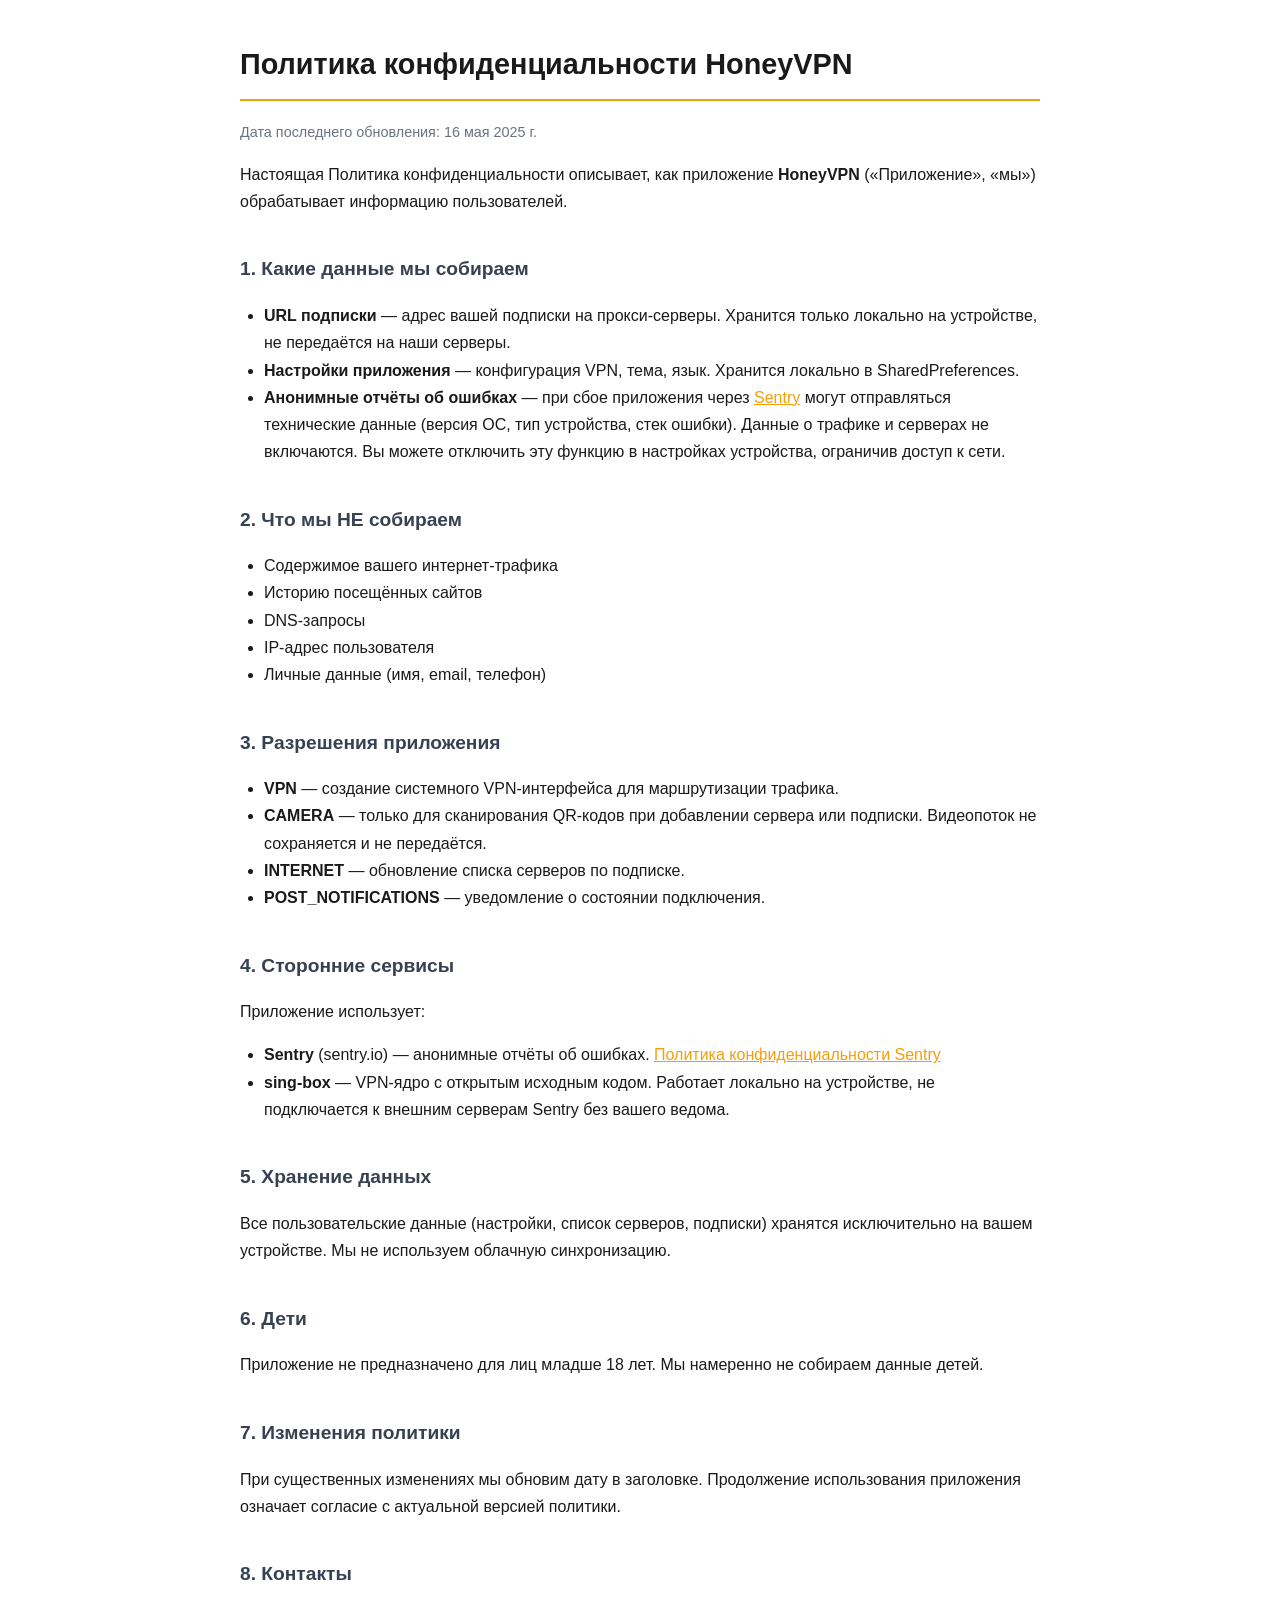
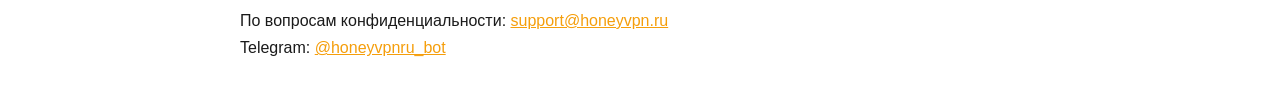
==== distribution/privacy_policy.html @ ec52c90b "feat: Google Play build pipeline + privacy policy CI: - Add AAB build step (play flavor, --dart-defi" ====
<!DOCTYPE html>
<html lang="ru">
<head>
<meta charset="UTF-8">
<meta name="viewport" content="width=device-width, initial-scale=1.0">
<title>Политика конфиденциальности — HoneyVPN</title>
<style>
  body { font-family: -apple-system, BlinkMacSystemFont, 'Segoe UI', sans-serif;
         max-width: 800px; margin: 40px auto; padding: 0 20px;
         color: #1a1a1a; line-height: 1.7; }
  h1 { font-size: 1.8em; border-bottom: 2px solid #f59e0b; padding-bottom: 10px; }
  h2 { font-size: 1.2em; margin-top: 2em; color: #374151; }
  ul { padding-left: 1.5em; }
  .updated { color: #6b7280; font-size: 0.9em; }
  a { color: #f59e0b; }
</style>
</head>
<body>

<h1>Политика конфиденциальности HoneyVPN</h1>
<p class="updated">Дата последнего обновления: 16 мая 2025 г.</p>

<p>Настоящая Политика конфиденциальности описывает, как приложение <strong>HoneyVPN</strong>
(«Приложение», «мы») обрабатывает информацию пользователей.</p>

<h2>1. Какие данные мы собираем</h2>
<ul>
  <li><strong>URL подписки</strong> — адрес вашей подписки на прокси-серверы. Хранится
      только локально на устройстве, не передаётся на наши серверы.</li>
  <li><strong>Настройки приложения</strong> — конфигурация VPN, тема, язык. Хранится
      локально в SharedPreferences.</li>
  <li><strong>Анонимные отчёты об ошибках</strong> — при сбое приложения через
      <a href="https://sentry.io">Sentry</a> могут отправляться технические данные
      (версия ОС, тип устройства, стек ошибки). Данные о трафике и серверах не включаются.
      Вы можете отключить эту функцию в настройках устройства, ограничив доступ к сети.</li>
</ul>

<h2>2. Что мы НЕ собираем</h2>
<ul>
  <li>Содержимое вашего интернет-трафика</li>
  <li>Историю посещённых сайтов</li>
  <li>DNS-запросы</li>
  <li>IP-адрес пользователя</li>
  <li>Личные данные (имя, email, телефон)</li>
</ul>

<h2>3. Разрешения приложения</h2>
<ul>
  <li><strong>VPN</strong> — создание системного VPN-интерфейса для маршрутизации трафика.</li>
  <li><strong>CAMERA</strong> — только для сканирования QR-кодов при добавлении сервера
      или подписки. Видеопоток не сохраняется и не передаётся.</li>
  <li><strong>INTERNET</strong> — обновление списка серверов по подписке.</li>
  <li><strong>POST_NOTIFICATIONS</strong> — уведомление о состоянии подключения.</li>
</ul>

<h2>4. Сторонние сервисы</h2>
<p>Приложение использует:</p>
<ul>
  <li><strong>Sentry</strong> (sentry.io) — анонимные отчёты об ошибках.
      <a href="https://sentry.io/privacy/">Политика конфиденциальности Sentry</a></li>
  <li><strong>sing-box</strong> — VPN-ядро с открытым исходным кодом.
      Работает локально на устройстве, не подключается к внешним серверам Sentry без вашего ведома.</li>
</ul>

<h2>5. Хранение данных</h2>
<p>Все пользовательские данные (настройки, список серверов, подписки) хранятся исключительно
на вашем устройстве. Мы не используем облачную синхронизацию.</p>

<h2>6. Дети</h2>
<p>Приложение не предназначено для лиц младше 18 лет. Мы намеренно не собираем данные детей.</p>

<h2>7. Изменения политики</h2>
<p>При существенных изменениях мы обновим дату в заголовке. Продолжение использования
приложения означает согласие с актуальной версией политики.</p>

<h2>8. Контакты</h2>
<p>По вопросам конфиденциальности: <a href="mailto:support@honeyvpn.ru">support@honeyvpn.ru</a><br>
Telegram: <a href="https://t.me/honeyvpnru_bot">@honeyvpnru_bot</a></p>

</body>
</html>
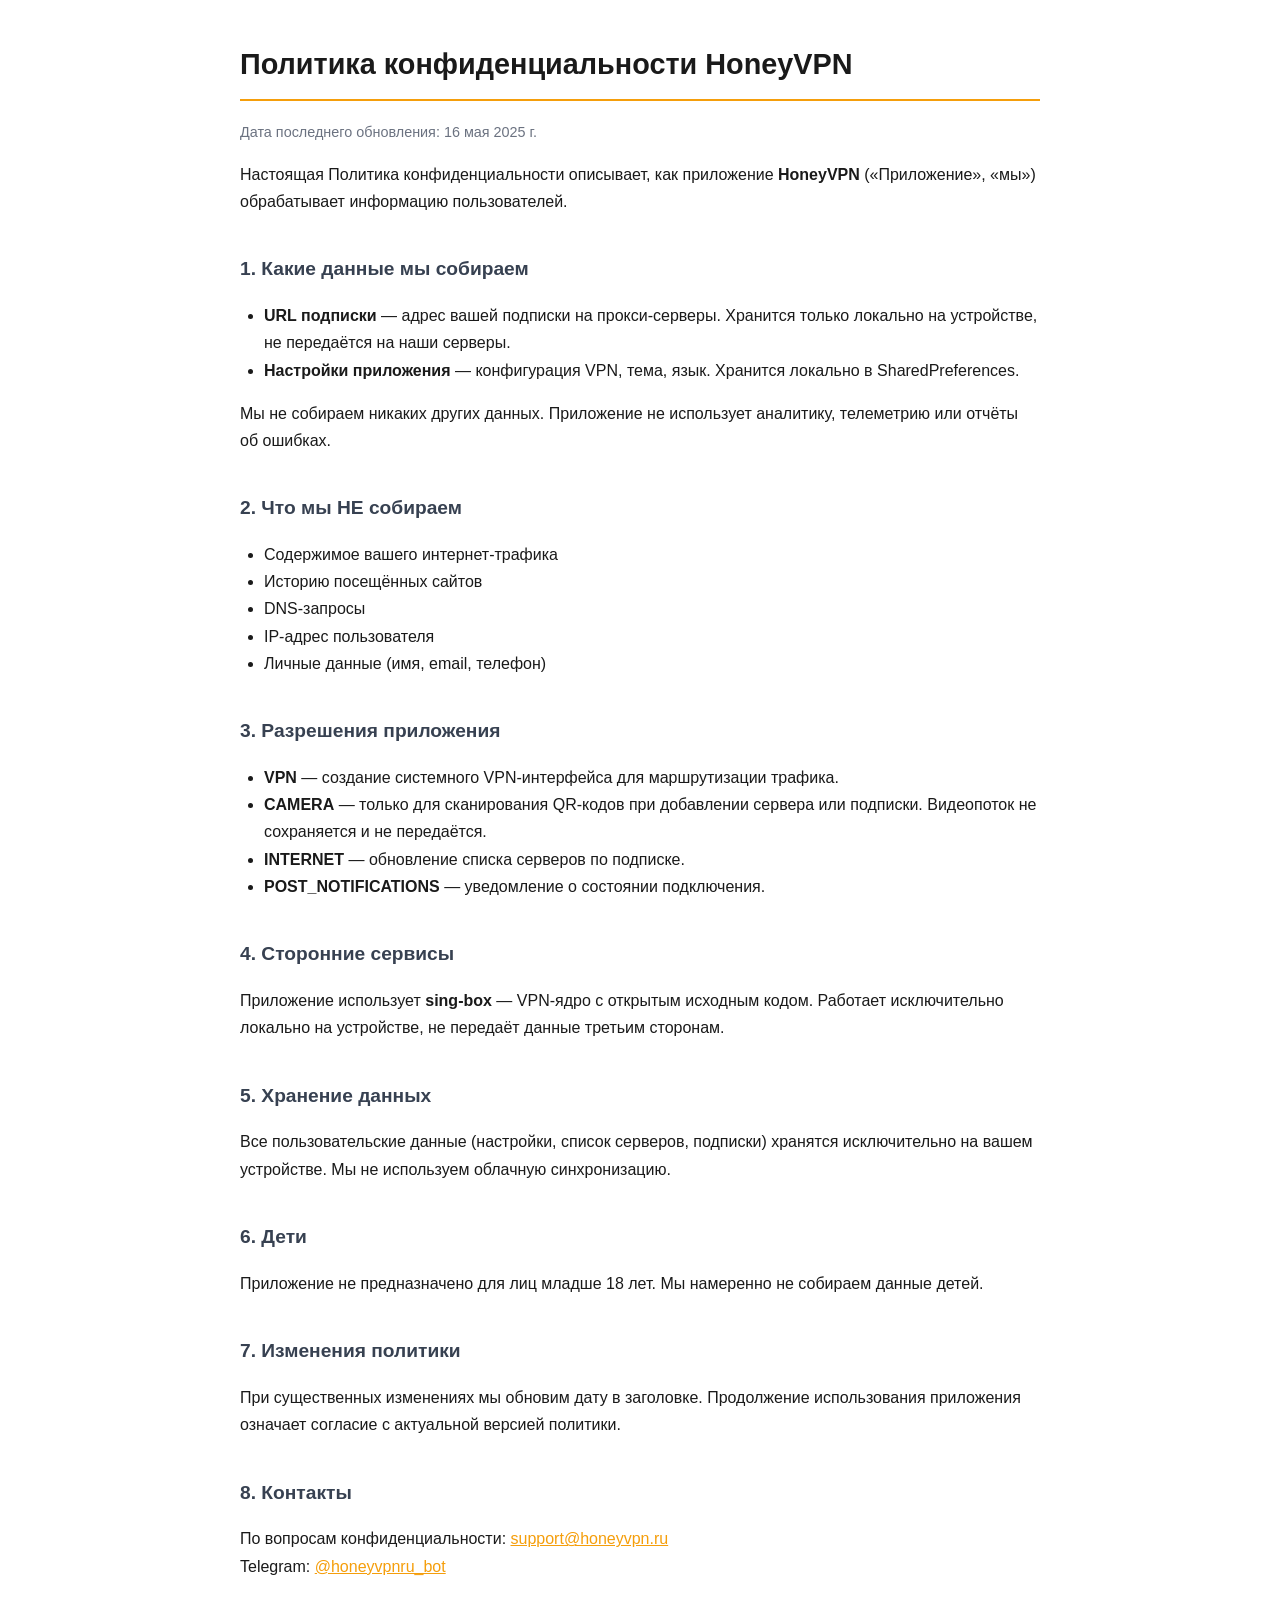
==== commit a7a5554d: "chore: remove Sentry and blockAds (Google Play compliance) - Remove sentry_flutter dependency and Se" ====
--- a/distribution/privacy_policy.html
+++ b/distribution/privacy_policy.html
@@ -29,11 +29,10 @@
       только локально на устройстве, не передаётся на наши серверы.</li>
   <li><strong>Настройки приложения</strong> — конфигурация VPN, тема, язык. Хранится
       локально в SharedPreferences.</li>
-  <li><strong>Анонимные отчёты об ошибках</strong> — при сбое приложения через
-      <a href="https://sentry.io">Sentry</a> могут отправляться технические данные
-      (версия ОС, тип устройства, стек ошибки). Данные о трафике и серверах не включаются.
-      Вы можете отключить эту функцию в настройках устройства, ограничив доступ к сети.</li>
 </ul>
+
+<p>Мы не собираем никаких других данных. Приложение не использует аналитику, телеметрию
+или отчёты об ошибках.</p>
 
 <h2>2. Что мы НЕ собираем</h2>
 <ul>
@@ -54,13 +53,8 @@
 </ul>
 
 <h2>4. Сторонние сервисы</h2>
-<p>Приложение использует:</p>
-<ul>
-  <li><strong>Sentry</strong> (sentry.io) — анонимные отчёты об ошибках.
-      <a href="https://sentry.io/privacy/">Политика конфиденциальности Sentry</a></li>
-  <li><strong>sing-box</strong> — VPN-ядро с открытым исходным кодом.
-      Работает локально на устройстве, не подключается к внешним серверам Sentry без вашего ведома.</li>
-</ul>
+<p>Приложение использует <strong>sing-box</strong> — VPN-ядро с открытым исходным кодом.
+Работает исключительно локально на устройстве, не передаёт данные третьим сторонам.</p>
 
 <h2>5. Хранение данных</h2>
 <p>Все пользовательские данные (настройки, список серверов, подписки) хранятся исключительно
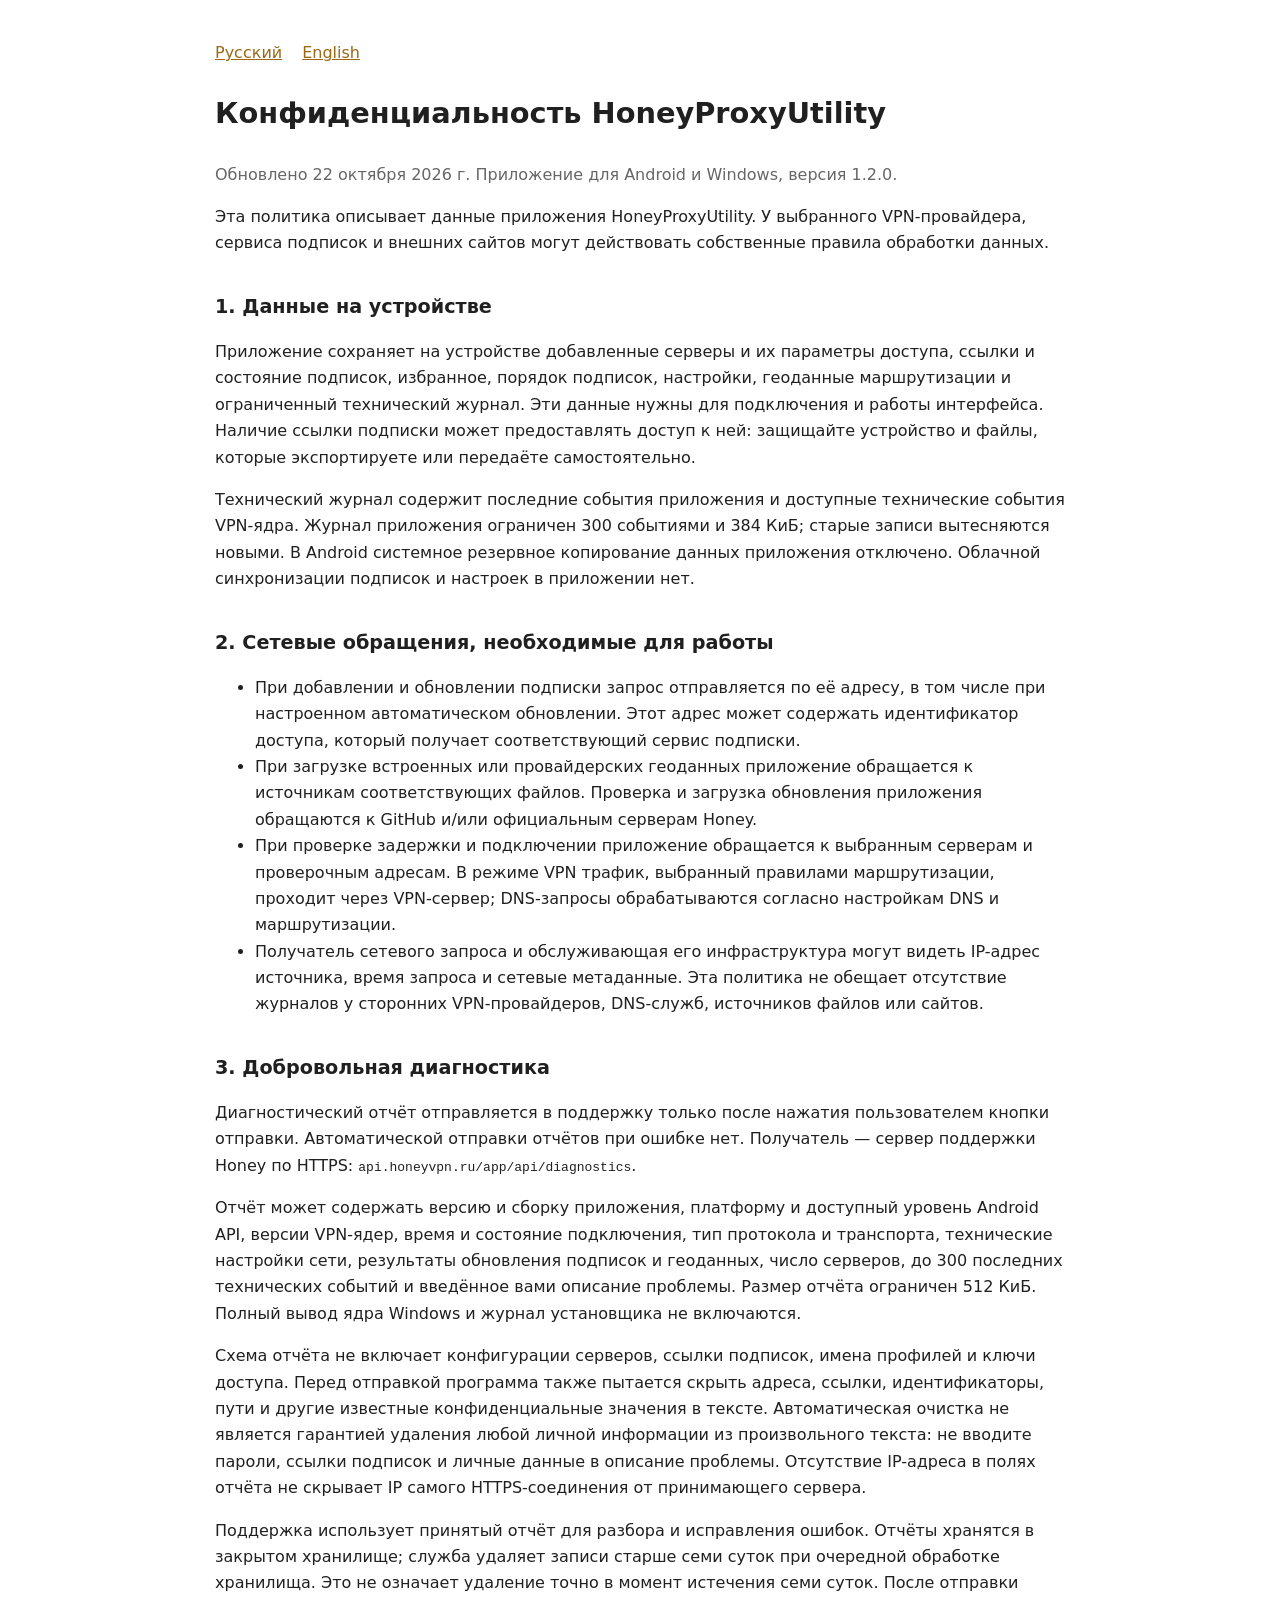
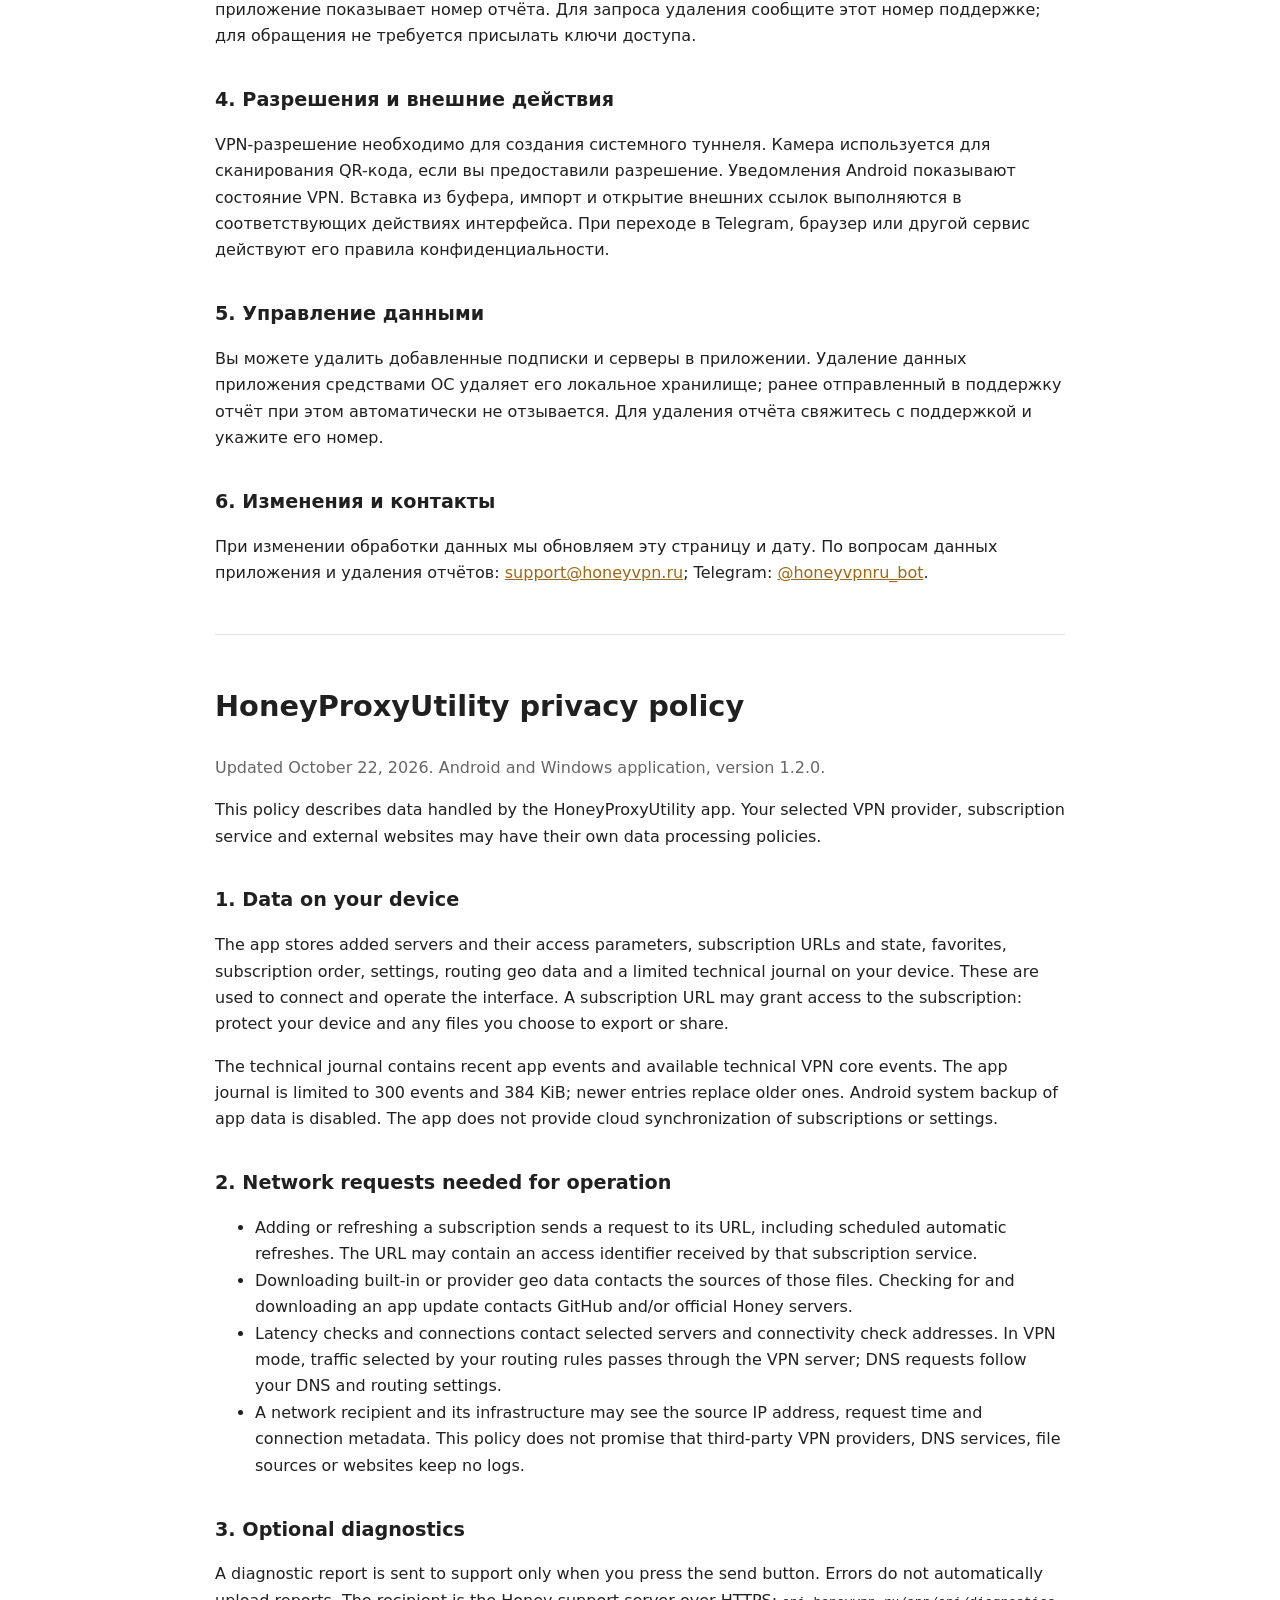
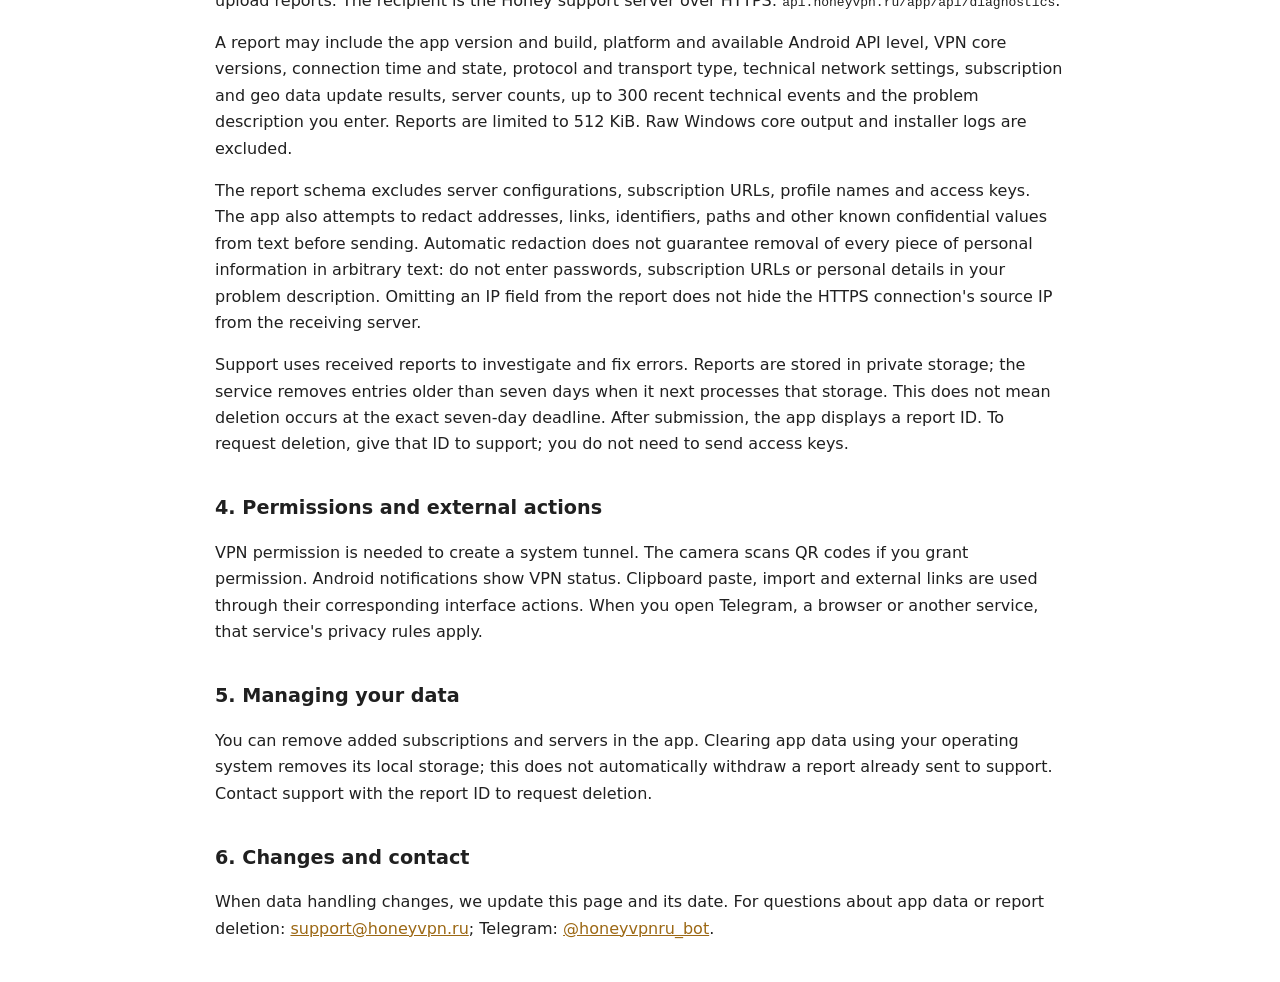
==== commit acbad895: "Document optional diagnostics in both languages and include full GPL text" ====
--- a/distribution/privacy_policy.html
+++ b/distribution/privacy_policy.html
@@ -1,75 +1,50 @@
-<!DOCTYPE html>
-<html lang="ru">
-<head>
-<meta charset="UTF-8">
-<meta name="viewport" content="width=device-width, initial-scale=1.0">
-<title>Политика конфиденциальности — HoneyVPN</title>
-<style>
-  body { font-family: -apple-system, BlinkMacSystemFont, 'Segoe UI', sans-serif;
-         max-width: 800px; margin: 40px auto; padding: 0 20px;
-         color: #1a1a1a; line-height: 1.7; }
-  h1 { font-size: 1.8em; border-bottom: 2px solid #f59e0b; padding-bottom: 10px; }
-  h2 { font-size: 1.2em; margin-top: 2em; color: #374151; }
-  ul { padding-left: 1.5em; }
-  .updated { color: #6b7280; font-size: 0.9em; }
-  a { color: #f59e0b; }
-</style>
-</head>
-<body>
-
-<h1>Политика конфиденциальности HoneyVPN</h1>
-<p class="updated">Дата последнего обновления: 16 мая 2025 г.</p>
-
-<p>Настоящая Политика конфиденциальности описывает, как приложение <strong>HoneyVPN</strong>
-(«Приложение», «мы») обрабатывает информацию пользователей.</p>
-
-<h2>1. Какие данные мы собираем</h2>
-<ul>
-  <li><strong>URL подписки</strong> — адрес вашей подписки на прокси-серверы. Хранится
-      только локально на устройстве, не передаётся на наши серверы.</li>
-  <li><strong>Настройки приложения</strong> — конфигурация VPN, тема, язык. Хранится
-      локально в SharedPreferences.</li>
-</ul>
-
-<p>Мы не собираем никаких других данных. Приложение не использует аналитику, телеметрию
-или отчёты об ошибках.</p>
-
-<h2>2. Что мы НЕ собираем</h2>
-<ul>
-  <li>Содержимое вашего интернет-трафика</li>
-  <li>Историю посещённых сайтов</li>
-  <li>DNS-запросы</li>
-  <li>IP-адрес пользователя</li>
-  <li>Личные данные (имя, email, телефон)</li>
-</ul>
-
-<h2>3. Разрешения приложения</h2>
-<ul>
-  <li><strong>VPN</strong> — создание системного VPN-интерфейса для маршрутизации трафика.</li>
-  <li><strong>CAMERA</strong> — только для сканирования QR-кодов при добавлении сервера
-      или подписки. Видеопоток не сохраняется и не передаётся.</li>
-  <li><strong>INTERNET</strong> — обновление списка серверов по подписке.</li>
-  <li><strong>POST_NOTIFICATIONS</strong> — уведомление о состоянии подключения.</li>
-</ul>
-
-<h2>4. Сторонние сервисы</h2>
-<p>Приложение использует <strong>sing-box</strong> — VPN-ядро с открытым исходным кодом.
-Работает исключительно локально на устройстве, не передаёт данные третьим сторонам.</p>
-
-<h2>5. Хранение данных</h2>
-<p>Все пользовательские данные (настройки, список серверов, подписки) хранятся исключительно
-на вашем устройстве. Мы не используем облачную синхронизацию.</p>
-
-<h2>6. Дети</h2>
-<p>Приложение не предназначено для лиц младше 18 лет. Мы намеренно не собираем данные детей.</p>
-
-<h2>7. Изменения политики</h2>
-<p>При существенных изменениях мы обновим дату в заголовке. Продолжение использования
-приложения означает согласие с актуальной версией политики.</p>
-
-<h2>8. Контакты</h2>
-<p>По вопросам конфиденциальности: <a href="mailto:support@honeyvpn.ru">support@honeyvpn.ru</a><br>
-Telegram: <a href="https://t.me/honeyvpnru_bot">@honeyvpnru_bot</a></p>
-
-</body>
-</html>
+<!doctype html>
+<html lang="ru"><head><meta charset="utf-8"><meta name="viewport" content="width=device-width,initial-scale=1"><title>HoneyProxyUtility — Privacy / Конфиденциальность</title><style>body{font-family:system-ui,-apple-system,"Segoe UI",sans-serif;max-width:850px;margin:40px auto;padding:0 20px;color:#202020;line-height:1.65}h1{font-size:1.8rem}h2{font-size:1.2rem;margin-top:1.8em}a{color:#9c6814}nav{display:flex;gap:20px}.updated{color:#666}section+section{border-top:1px solid #ddd;margin-top:48px;padding-top:24px}@media(prefers-color-scheme:dark){body{color:#eee;background:#161616}a{color:#e3bd70}.updated{color:#bbb}}</style></head><body>
+<nav aria-label="Language"><a href="#ru">Русский</a><a href="#en">English</a></nav><section lang="ru" id="ru">
+<h1>Конфиденциальность HoneyProxyUtility</h1>
+<p class="updated">Обновлено 22 октября 2026 г. Приложение для Android и Windows, версия 1.2.0.</p>
+<p>Эта политика описывает данные приложения HoneyProxyUtility. У выбранного VPN-провайдера, сервиса подписок и внешних сайтов могут действовать собственные правила обработки данных.</p>
+<h2>1. Данные на устройстве</h2>
+<p>Приложение сохраняет на устройстве добавленные серверы и их параметры доступа, ссылки и состояние подписок, избранное, порядок подписок, настройки, геоданные маршрутизации и ограниченный технический журнал. Эти данные нужны для подключения и работы интерфейса. Наличие ссылки подписки может предоставлять доступ к ней: защищайте устройство и файлы, которые экспортируете или передаёте самостоятельно.</p>
+<p>Технический журнал содержит последние события приложения и доступные технические события VPN-ядра. Журнал приложения ограничен 300 событиями и 384 КиБ; старые записи вытесняются новыми. В Android системное резервное копирование данных приложения отключено. Облачной синхронизации подписок и настроек в приложении нет.</p>
+<h2>2. Сетевые обращения, необходимые для работы</h2>
+<ul><li>При добавлении и обновлении подписки запрос отправляется по её адресу, в том числе при настроенном автоматическом обновлении. Этот адрес может содержать идентификатор доступа, который получает соответствующий сервис подписки.</li>
+<li>При загрузке встроенных или провайдерских геоданных приложение обращается к источникам соответствующих файлов. Проверка и загрузка обновления приложения обращаются к GitHub и/или официальным серверам Honey.</li>
+<li>При проверке задержки и подключении приложение обращается к выбранным серверам и проверочным адресам. В режиме VPN трафик, выбранный правилами маршрутизации, проходит через VPN-сервер; DNS-запросы обрабатываются согласно настройкам DNS и маршрутизации.</li>
+<li>Получатель сетевого запроса и обслуживающая его инфраструктура могут видеть IP-адрес источника, время запроса и сетевые метаданные. Эта политика не обещает отсутствие журналов у сторонних VPN-провайдеров, DNS-служб, источников файлов или сайтов.</li></ul>
+<h2>3. Добровольная диагностика</h2>
+<p>Диагностический отчёт отправляется в поддержку только после нажатия пользователем кнопки отправки. Автоматической отправки отчётов при ошибке нет. Получатель — сервер поддержки Honey по HTTPS: <code>api.honeyvpn.ru/app/api/diagnostics</code>.</p>
+<p>Отчёт может содержать версию и сборку приложения, платформу и доступный уровень Android API, версии VPN-ядер, время и состояние подключения, тип протокола и транспорта, технические настройки сети, результаты обновления подписок и геоданных, число серверов, до 300 последних технических событий и введённое вами описание проблемы. Размер отчёта ограничен 512 КиБ. Полный вывод ядра Windows и журнал установщика не включаются.</p>
+<p>Схема отчёта не включает конфигурации серверов, ссылки подписок, имена профилей и ключи доступа. Перед отправкой программа также пытается скрыть адреса, ссылки, идентификаторы, пути и другие известные конфиденциальные значения в тексте. Автоматическая очистка не является гарантией удаления любой личной информации из произвольного текста: не вводите пароли, ссылки подписок и личные данные в описание проблемы. Отсутствие IP-адреса в полях отчёта не скрывает IP самого HTTPS-соединения от принимающего сервера.</p>
+<p>Поддержка использует принятый отчёт для разбора и исправления ошибок. Отчёты хранятся в закрытом хранилище; служба удаляет записи старше семи суток при очередной обработке хранилища. Это не означает удаление точно в момент истечения семи суток. После отправки приложение показывает номер отчёта. Для запроса удаления сообщите этот номер поддержке; для обращения не требуется присылать ключи доступа.</p>
+<h2>4. Разрешения и внешние действия</h2>
+<p>VPN-разрешение необходимо для создания системного туннеля. Камера используется для сканирования QR-кода, если вы предоставили разрешение. Уведомления Android показывают состояние VPN. Вставка из буфера, импорт и открытие внешних ссылок выполняются в соответствующих действиях интерфейса. При переходе в Telegram, браузер или другой сервис действуют его правила конфиденциальности.</p>
+<h2>5. Управление данными</h2>
+<p>Вы можете удалить добавленные подписки и серверы в приложении. Удаление данных приложения средствами ОС удаляет его локальное хранилище; ранее отправленный в поддержку отчёт при этом автоматически не отзывается. Для удаления отчёта свяжитесь с поддержкой и укажите его номер.</p>
+<h2>6. Изменения и контакты</h2>
+<p>При изменении обработки данных мы обновляем эту страницу и дату. По вопросам данных приложения и удаления отчётов: <a href="mailto:support@honeyvpn.ru">support@honeyvpn.ru</a>; Telegram: <a href="https://t.me/honeyvpnru_bot">@honeyvpnru_bot</a>.</p>
+</section><section lang="en" id="en">
+<h1>HoneyProxyUtility privacy policy</h1>
+<p class="updated">Updated October 22, 2026. Android and Windows application, version 1.2.0.</p>
+<p>This policy describes data handled by the HoneyProxyUtility app. Your selected VPN provider, subscription service and external websites may have their own data processing policies.</p>
+<h2>1. Data on your device</h2>
+<p>The app stores added servers and their access parameters, subscription URLs and state, favorites, subscription order, settings, routing geo data and a limited technical journal on your device. These are used to connect and operate the interface. A subscription URL may grant access to the subscription: protect your device and any files you choose to export or share.</p>
+<p>The technical journal contains recent app events and available technical VPN core events. The app journal is limited to 300 events and 384 KiB; newer entries replace older ones. Android system backup of app data is disabled. The app does not provide cloud synchronization of subscriptions or settings.</p>
+<h2>2. Network requests needed for operation</h2>
+<ul><li>Adding or refreshing a subscription sends a request to its URL, including scheduled automatic refreshes. The URL may contain an access identifier received by that subscription service.</li>
+<li>Downloading built-in or provider geo data contacts the sources of those files. Checking for and downloading an app update contacts GitHub and/or official Honey servers.</li>
+<li>Latency checks and connections contact selected servers and connectivity check addresses. In VPN mode, traffic selected by your routing rules passes through the VPN server; DNS requests follow your DNS and routing settings.</li>
+<li>A network recipient and its infrastructure may see the source IP address, request time and connection metadata. This policy does not promise that third-party VPN providers, DNS services, file sources or websites keep no logs.</li></ul>
+<h2>3. Optional diagnostics</h2>
+<p>A diagnostic report is sent to support only when you press the send button. Errors do not automatically upload reports. The recipient is the Honey support server over HTTPS: <code>api.honeyvpn.ru/app/api/diagnostics</code>.</p>
+<p>A report may include the app version and build, platform and available Android API level, VPN core versions, connection time and state, protocol and transport type, technical network settings, subscription and geo data update results, server counts, up to 300 recent technical events and the problem description you enter. Reports are limited to 512 KiB. Raw Windows core output and installer logs are excluded.</p>
+<p>The report schema excludes server configurations, subscription URLs, profile names and access keys. The app also attempts to redact addresses, links, identifiers, paths and other known confidential values from text before sending. Automatic redaction does not guarantee removal of every piece of personal information in arbitrary text: do not enter passwords, subscription URLs or personal details in your problem description. Omitting an IP field from the report does not hide the HTTPS connection's source IP from the receiving server.</p>
+<p>Support uses received reports to investigate and fix errors. Reports are stored in private storage; the service removes entries older than seven days when it next processes that storage. This does not mean deletion occurs at the exact seven-day deadline. After submission, the app displays a report ID. To request deletion, give that ID to support; you do not need to send access keys.</p>
+<h2>4. Permissions and external actions</h2>
+<p>VPN permission is needed to create a system tunnel. The camera scans QR codes if you grant permission. Android notifications show VPN status. Clipboard paste, import and external links are used through their corresponding interface actions. When you open Telegram, a browser or another service, that service's privacy rules apply.</p>
+<h2>5. Managing your data</h2>
+<p>You can remove added subscriptions and servers in the app. Clearing app data using your operating system removes its local storage; this does not automatically withdraw a report already sent to support. Contact support with the report ID to request deletion.</p>
+<h2>6. Changes and contact</h2>
+<p>When data handling changes, we update this page and its date. For questions about app data or report deletion: <a href="mailto:support@honeyvpn.ru">support@honeyvpn.ru</a>; Telegram: <a href="https://t.me/honeyvpnru_bot">@honeyvpnru_bot</a>.</p>
+</section>
+</body></html>
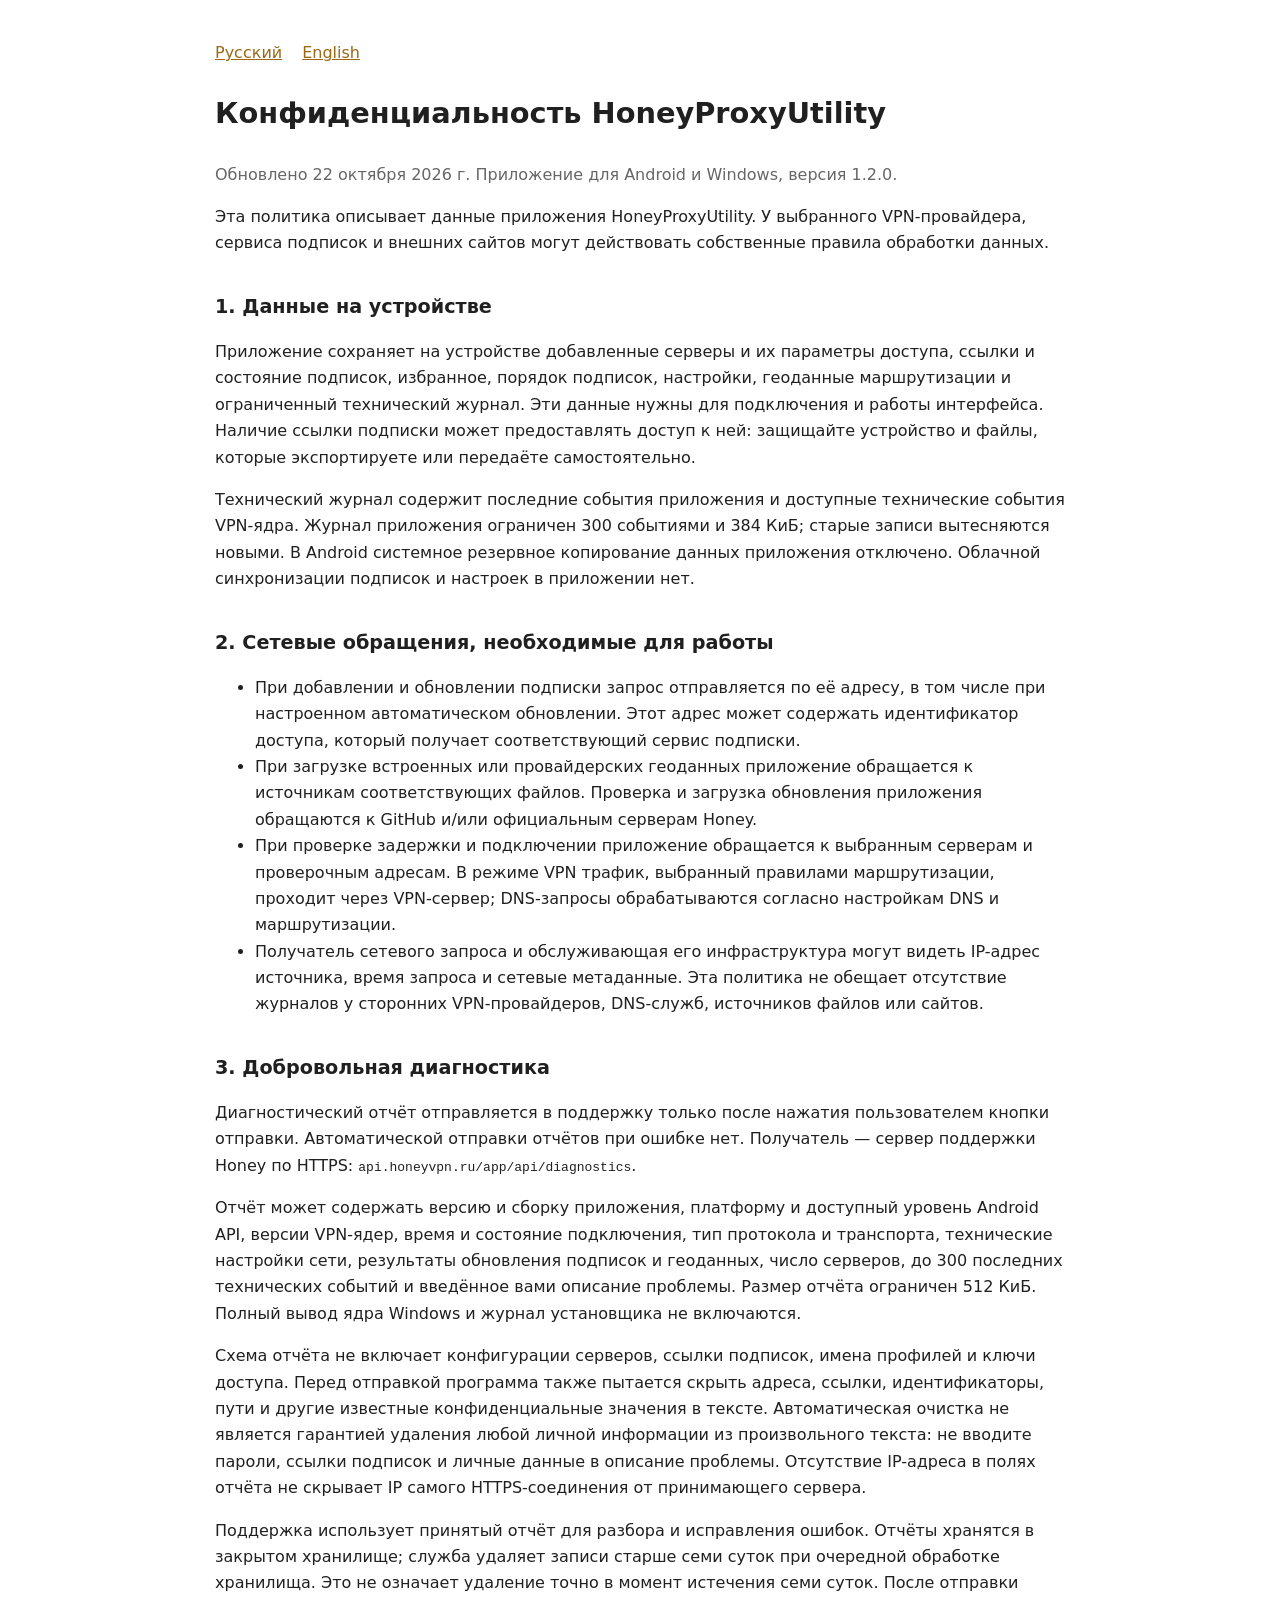
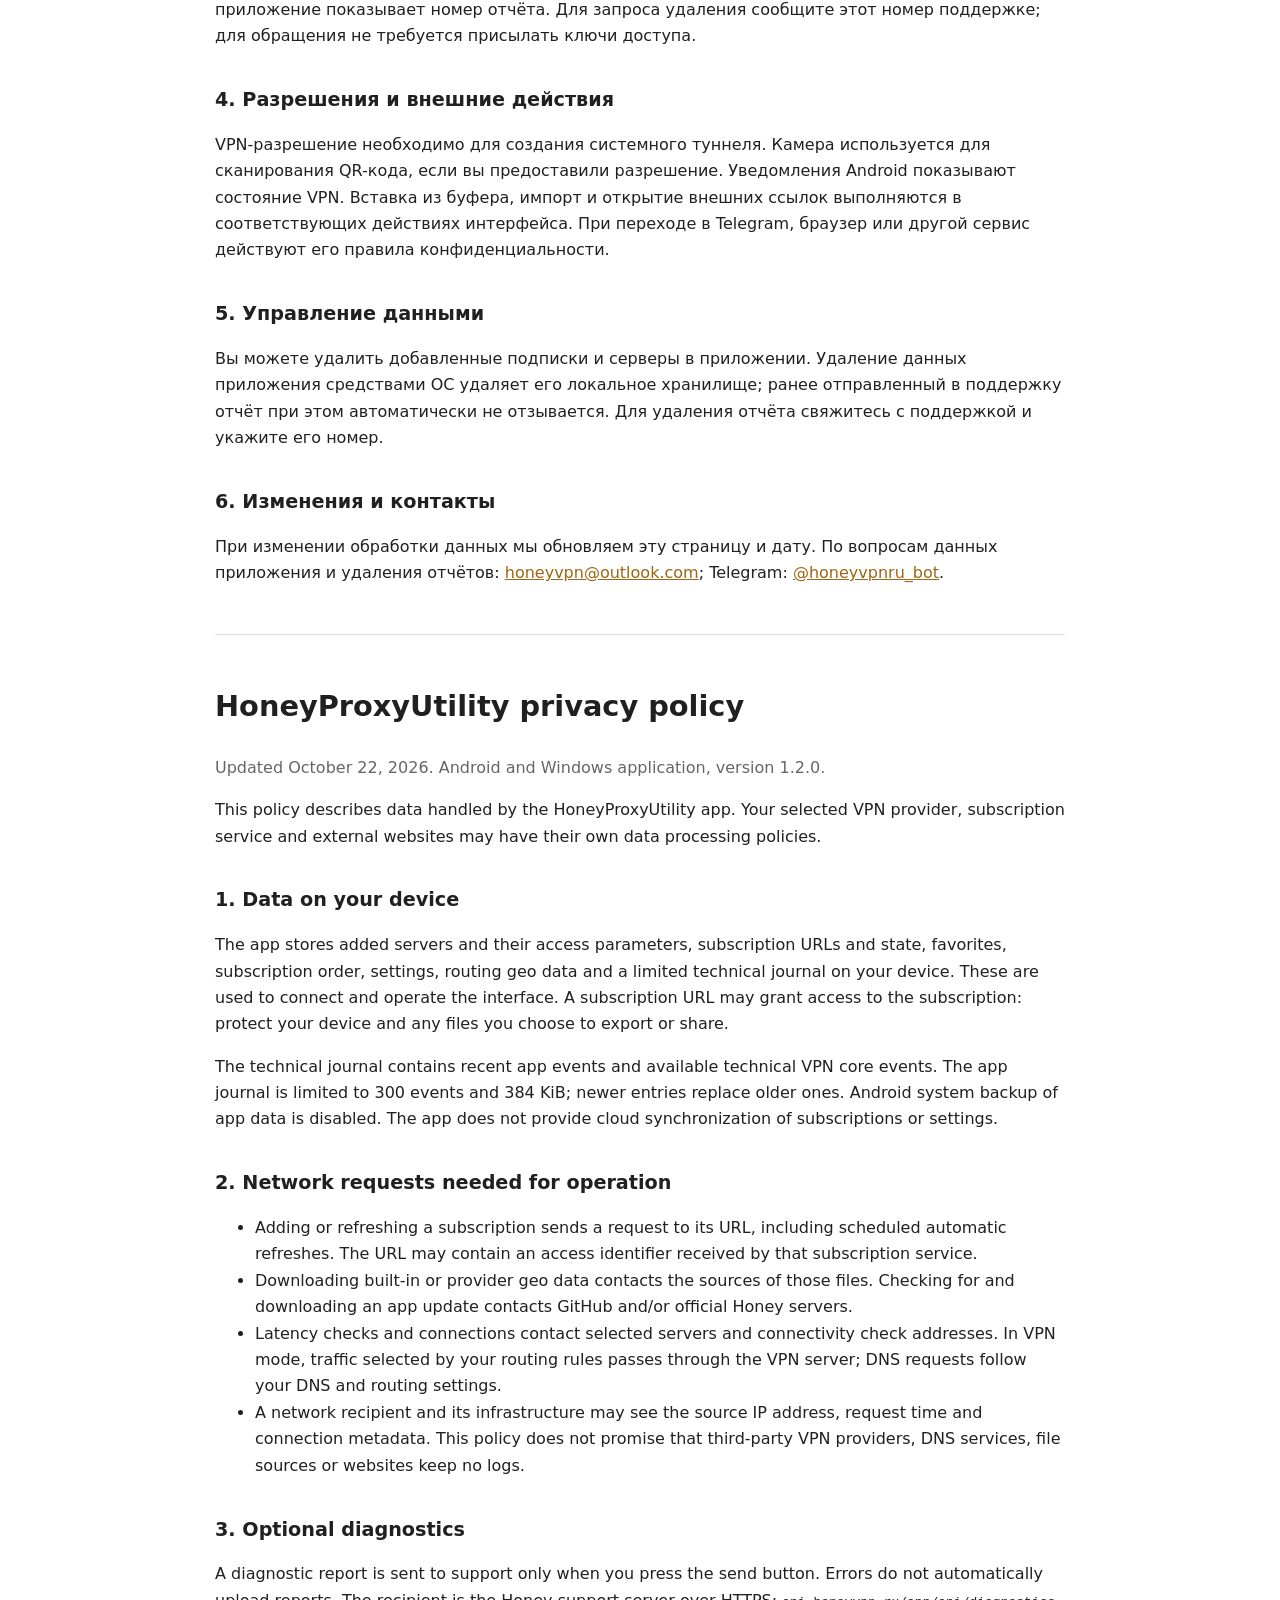
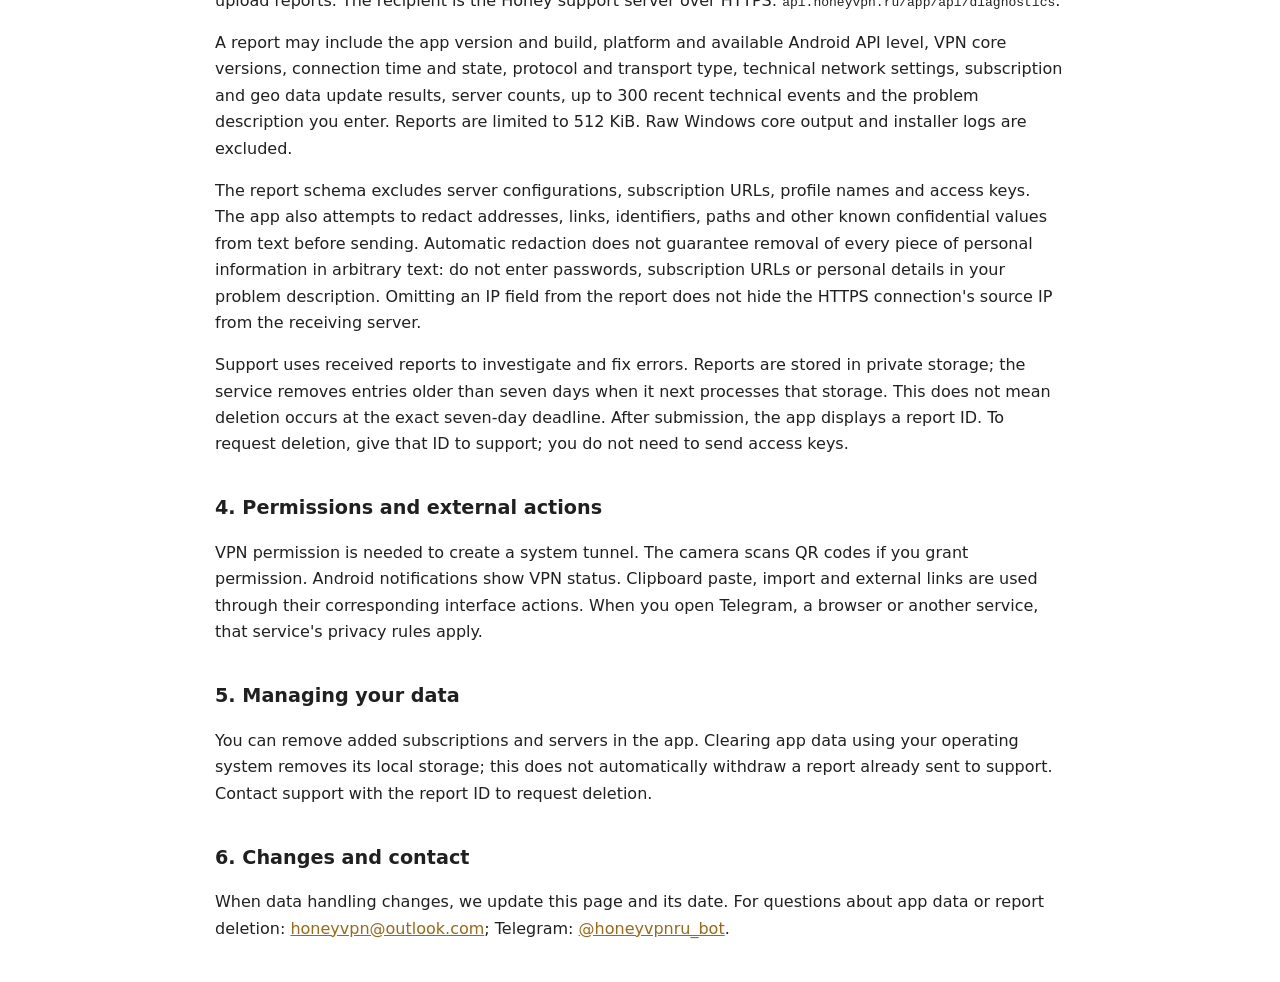
==== commit cc722709: "Correct official HoneyVPN contact email in privacy policy" ====
--- a/distribution/privacy_policy.html
+++ b/distribution/privacy_policy.html
@@ -22,7 +22,7 @@
 <h2>5. Управление данными</h2>
 <p>Вы можете удалить добавленные подписки и серверы в приложении. Удаление данных приложения средствами ОС удаляет его локальное хранилище; ранее отправленный в поддержку отчёт при этом автоматически не отзывается. Для удаления отчёта свяжитесь с поддержкой и укажите его номер.</p>
 <h2>6. Изменения и контакты</h2>
-<p>При изменении обработки данных мы обновляем эту страницу и дату. По вопросам данных приложения и удаления отчётов: <a href="mailto:support@honeyvpn.ru">support@honeyvpn.ru</a>; Telegram: <a href="https://t.me/honeyvpnru_bot">@honeyvpnru_bot</a>.</p>
+<p>При изменении обработки данных мы обновляем эту страницу и дату. По вопросам данных приложения и удаления отчётов: <a href="mailto:honeyvpn@outlook.com">honeyvpn@outlook.com</a>; Telegram: <a href="https://t.me/honeyvpnru_bot">@honeyvpnru_bot</a>.</p>
 </section><section lang="en" id="en">
 <h1>HoneyProxyUtility privacy policy</h1>
 <p class="updated">Updated October 22, 2026. Android and Windows application, version 1.2.0.</p>
@@ -45,6 +45,6 @@
 <h2>5. Managing your data</h2>
 <p>You can remove added subscriptions and servers in the app. Clearing app data using your operating system removes its local storage; this does not automatically withdraw a report already sent to support. Contact support with the report ID to request deletion.</p>
 <h2>6. Changes and contact</h2>
-<p>When data handling changes, we update this page and its date. For questions about app data or report deletion: <a href="mailto:support@honeyvpn.ru">support@honeyvpn.ru</a>; Telegram: <a href="https://t.me/honeyvpnru_bot">@honeyvpnru_bot</a>.</p>
+<p>When data handling changes, we update this page and its date. For questions about app data or report deletion: <a href="mailto:honeyvpn@outlook.com">honeyvpn@outlook.com</a>; Telegram: <a href="https://t.me/honeyvpnru_bot">@honeyvpnru_bot</a>.</p>
 </section>
 </body></html>
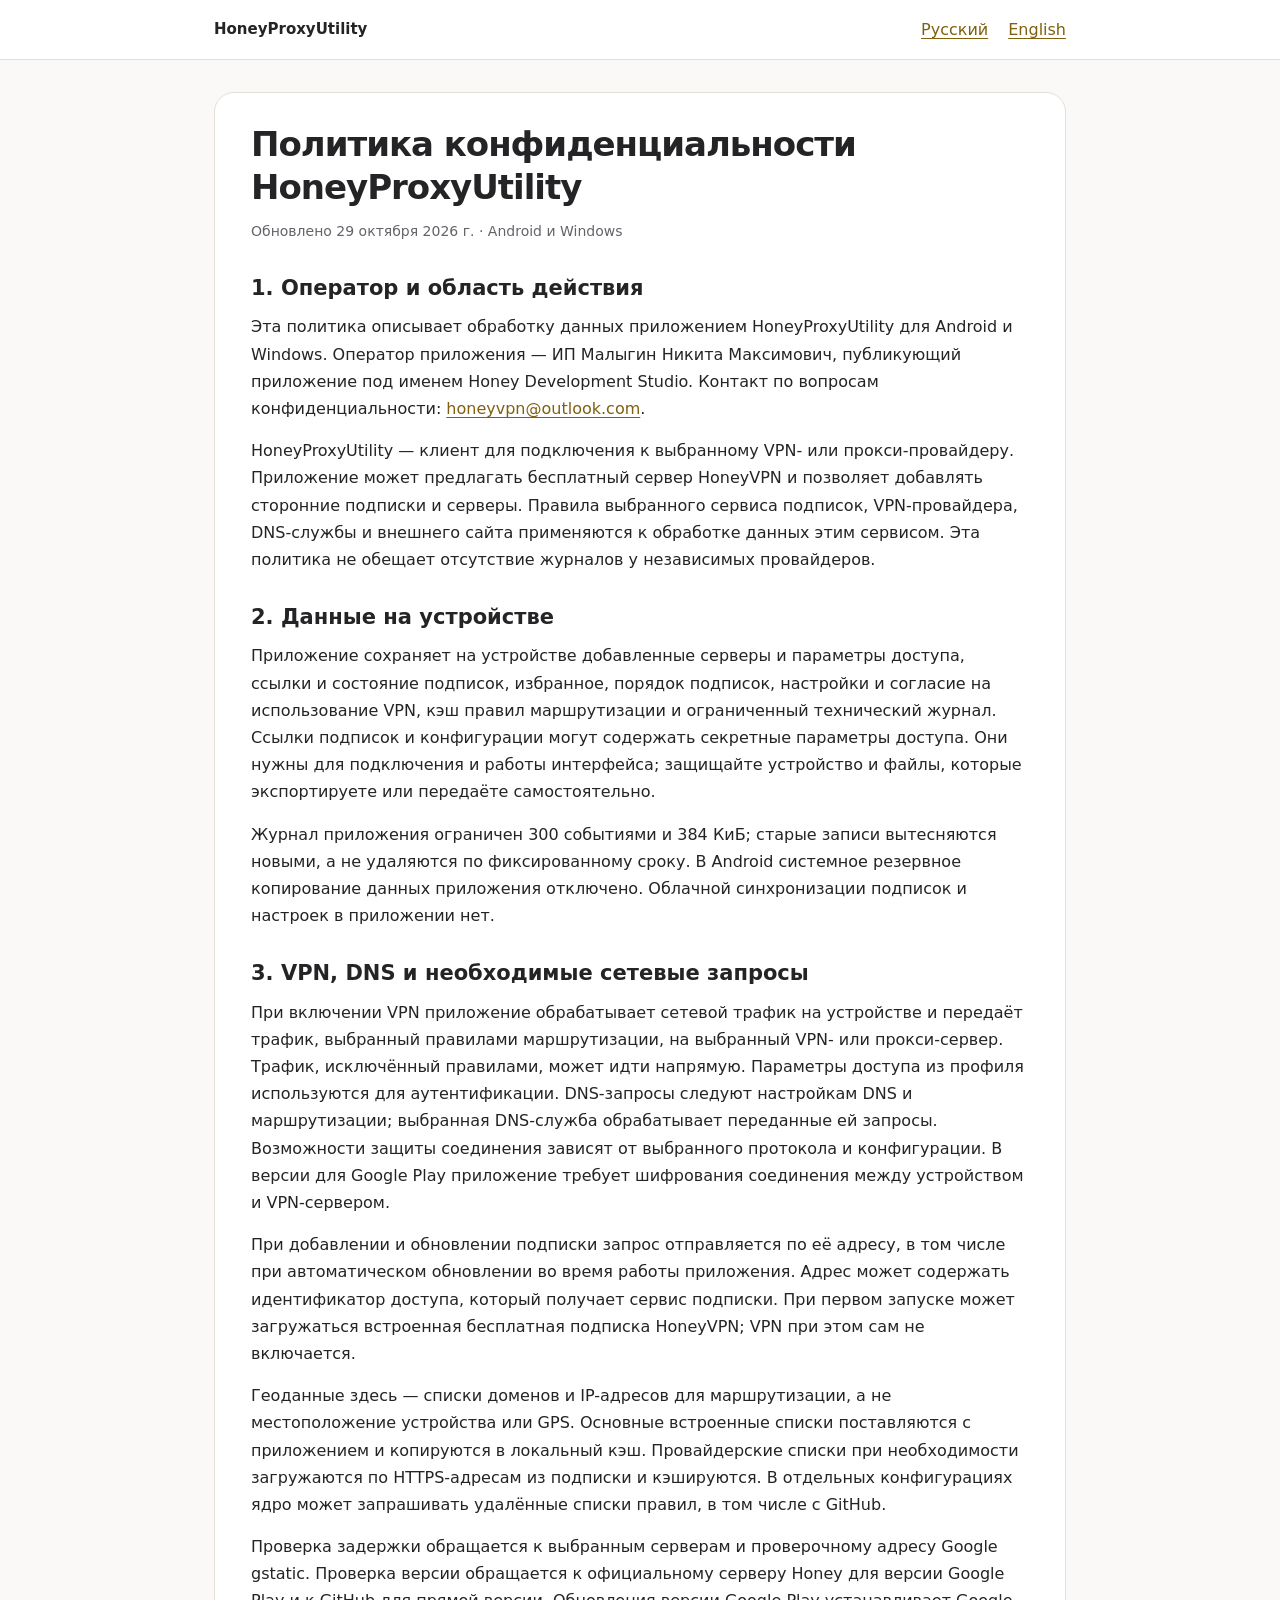
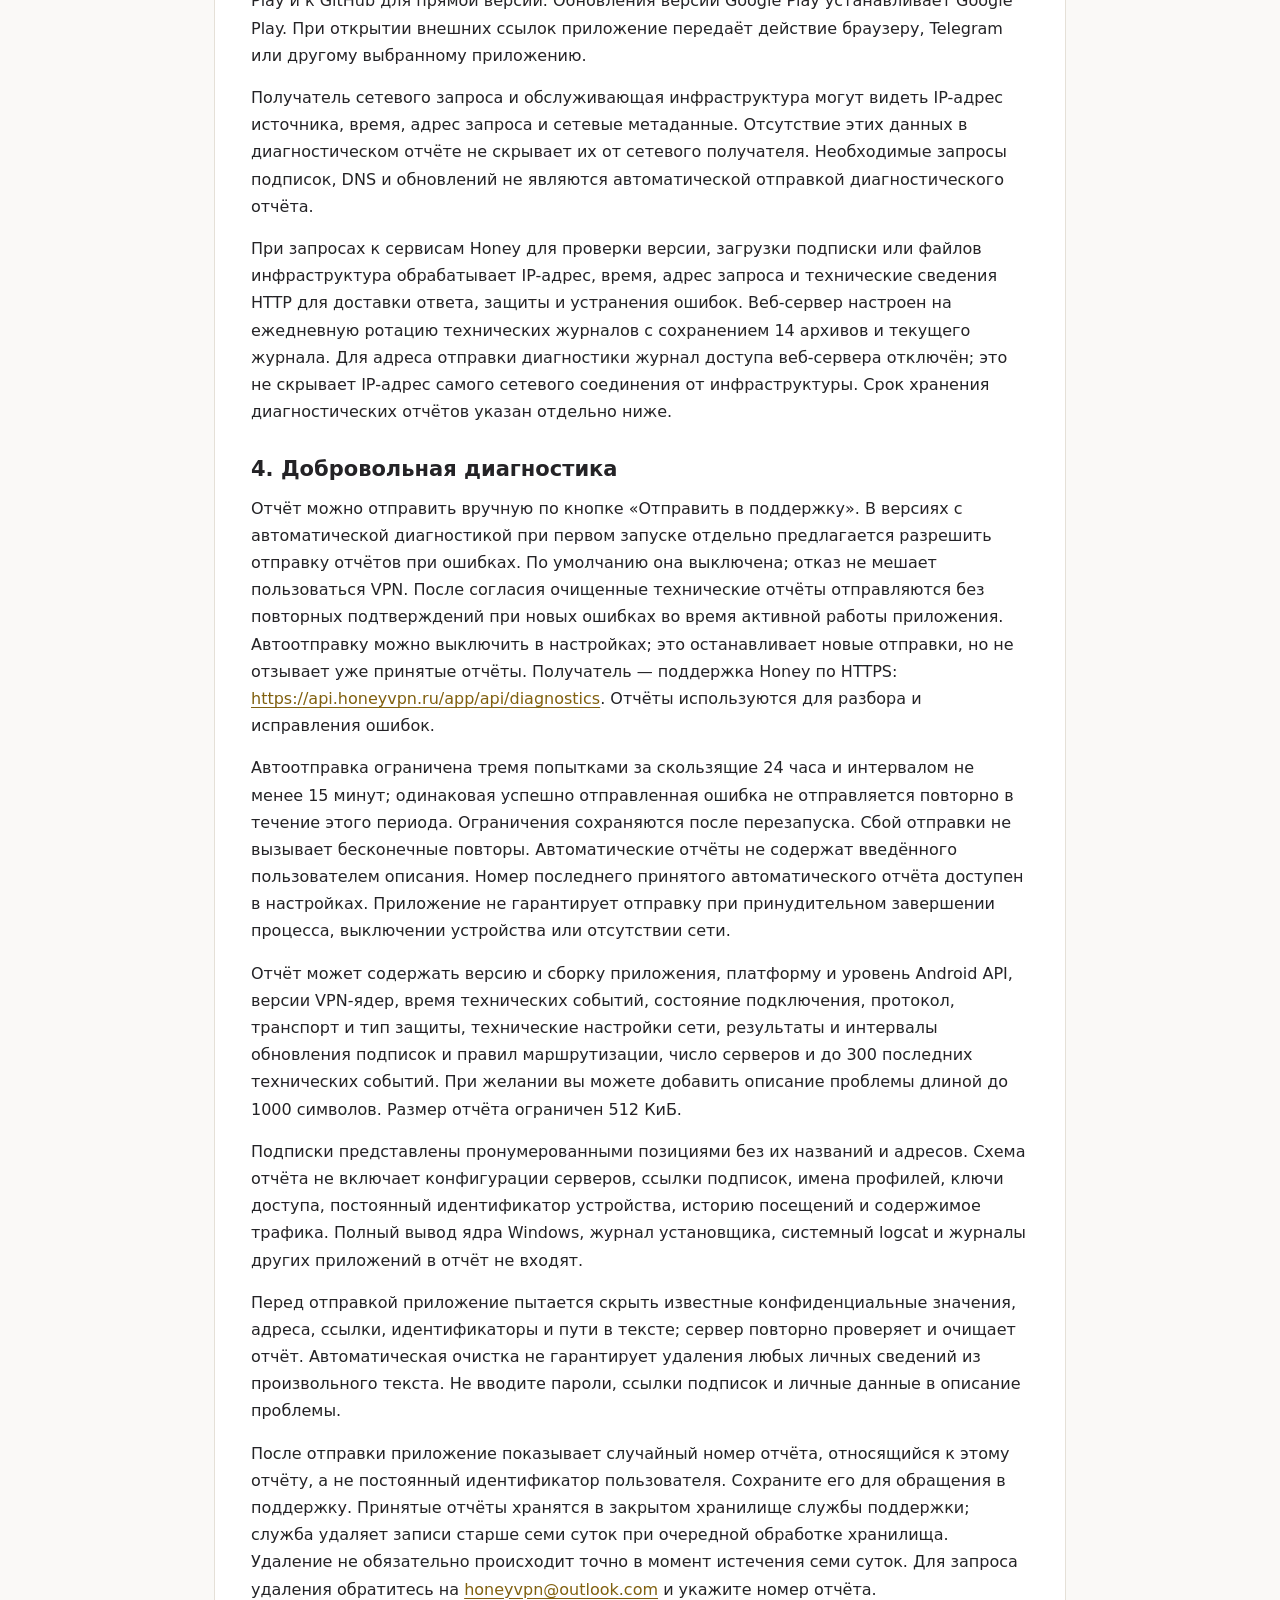
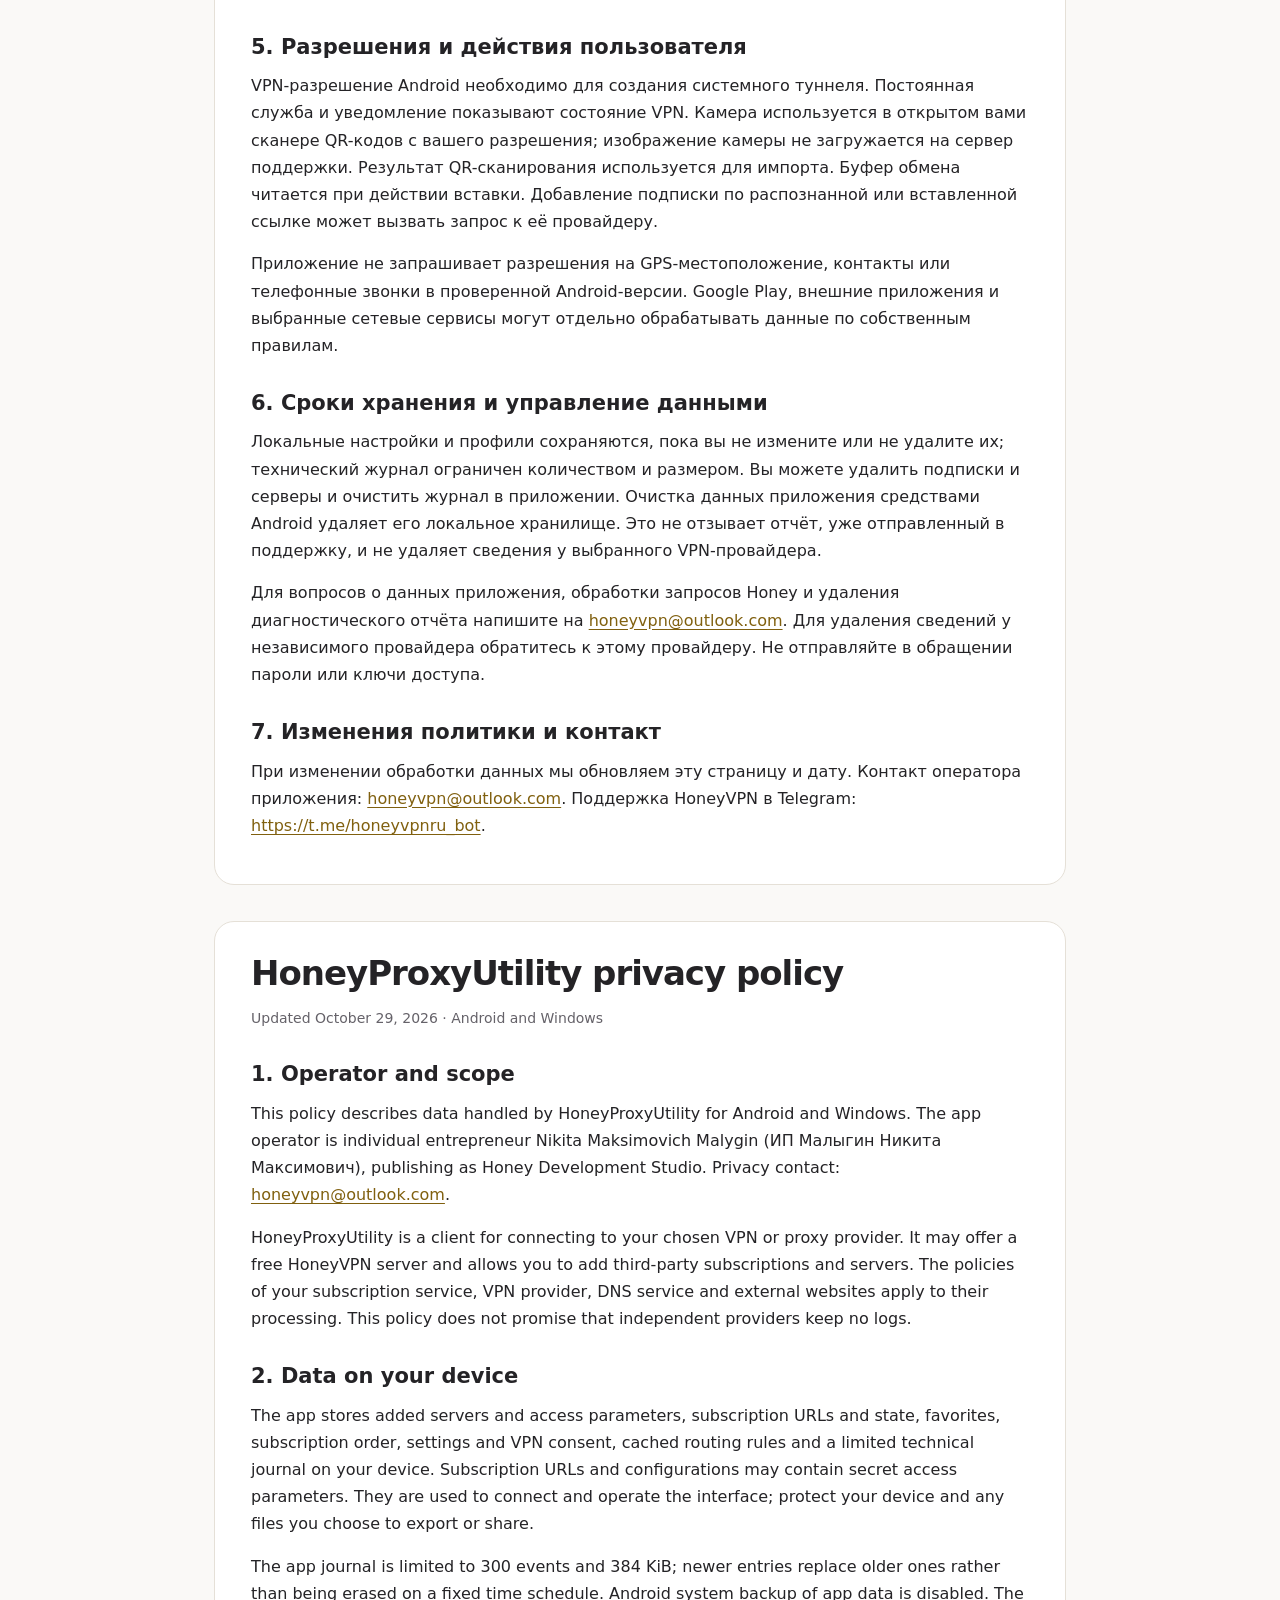
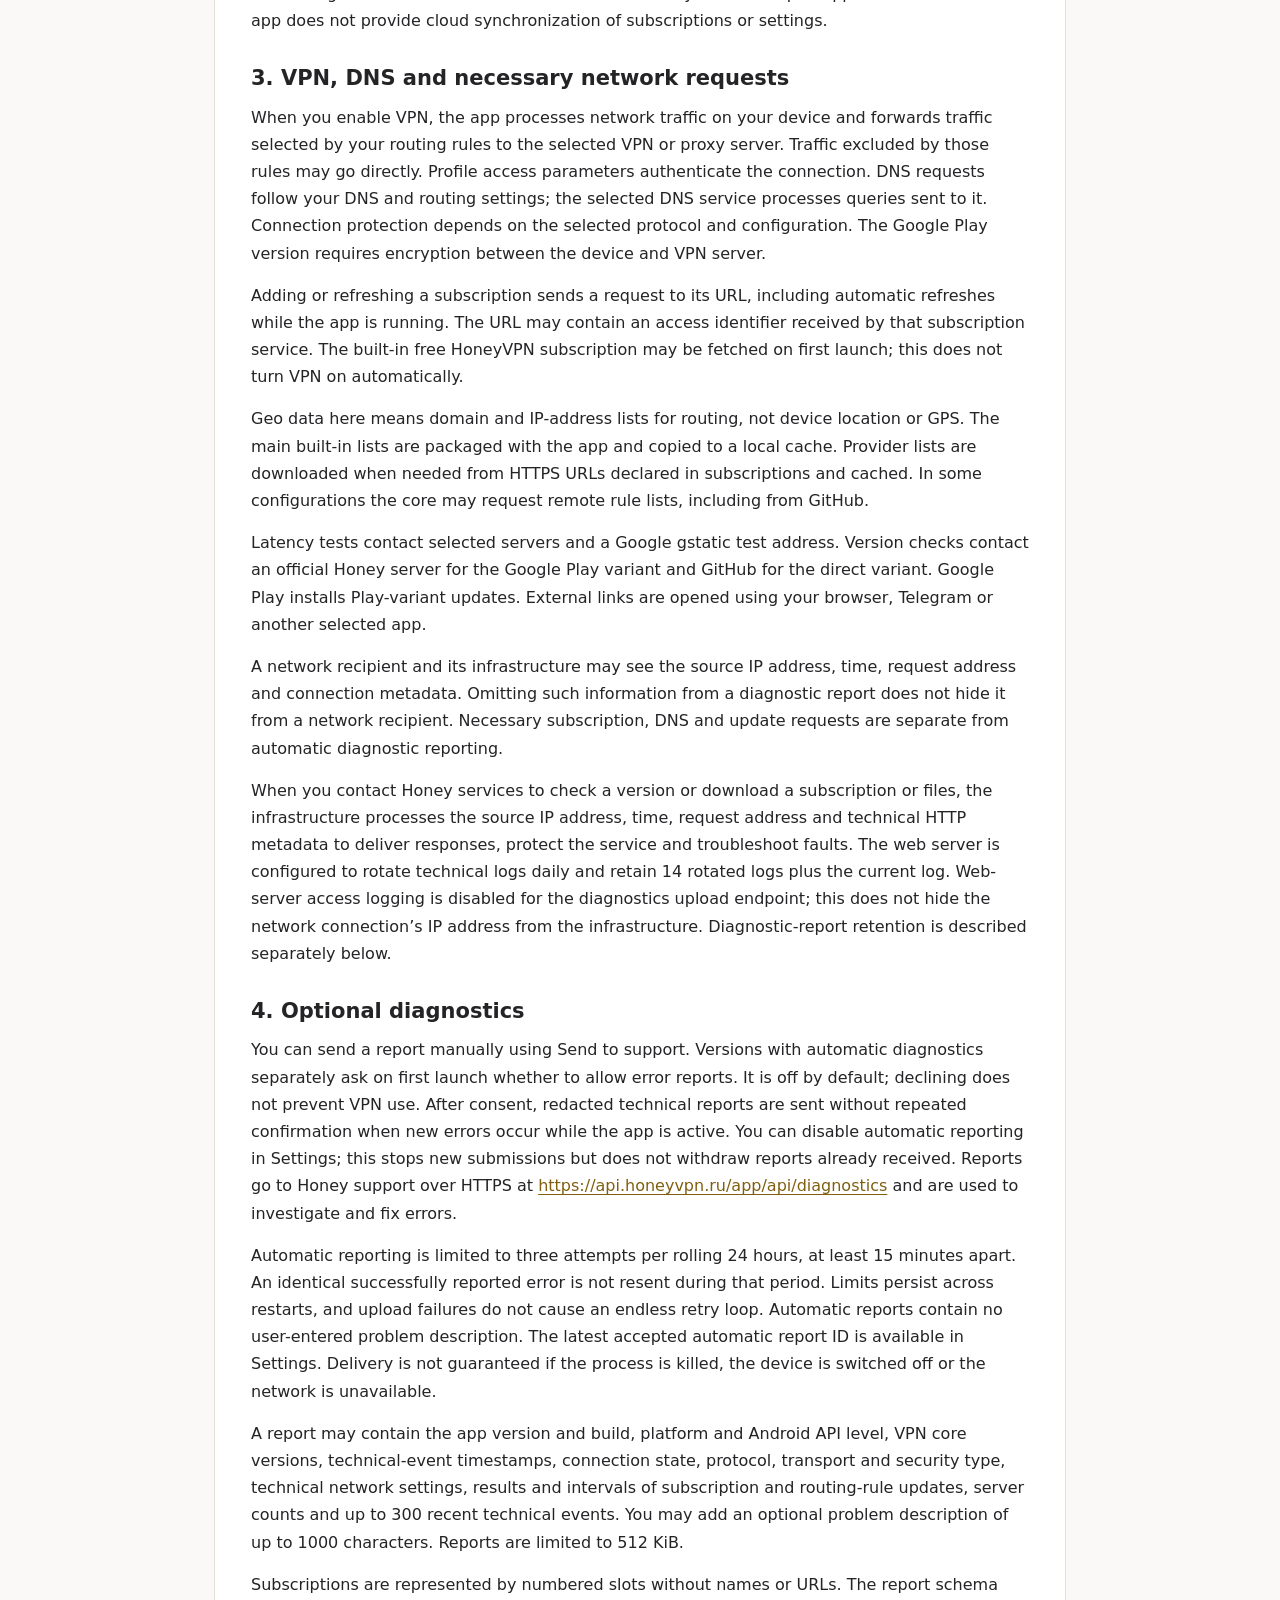
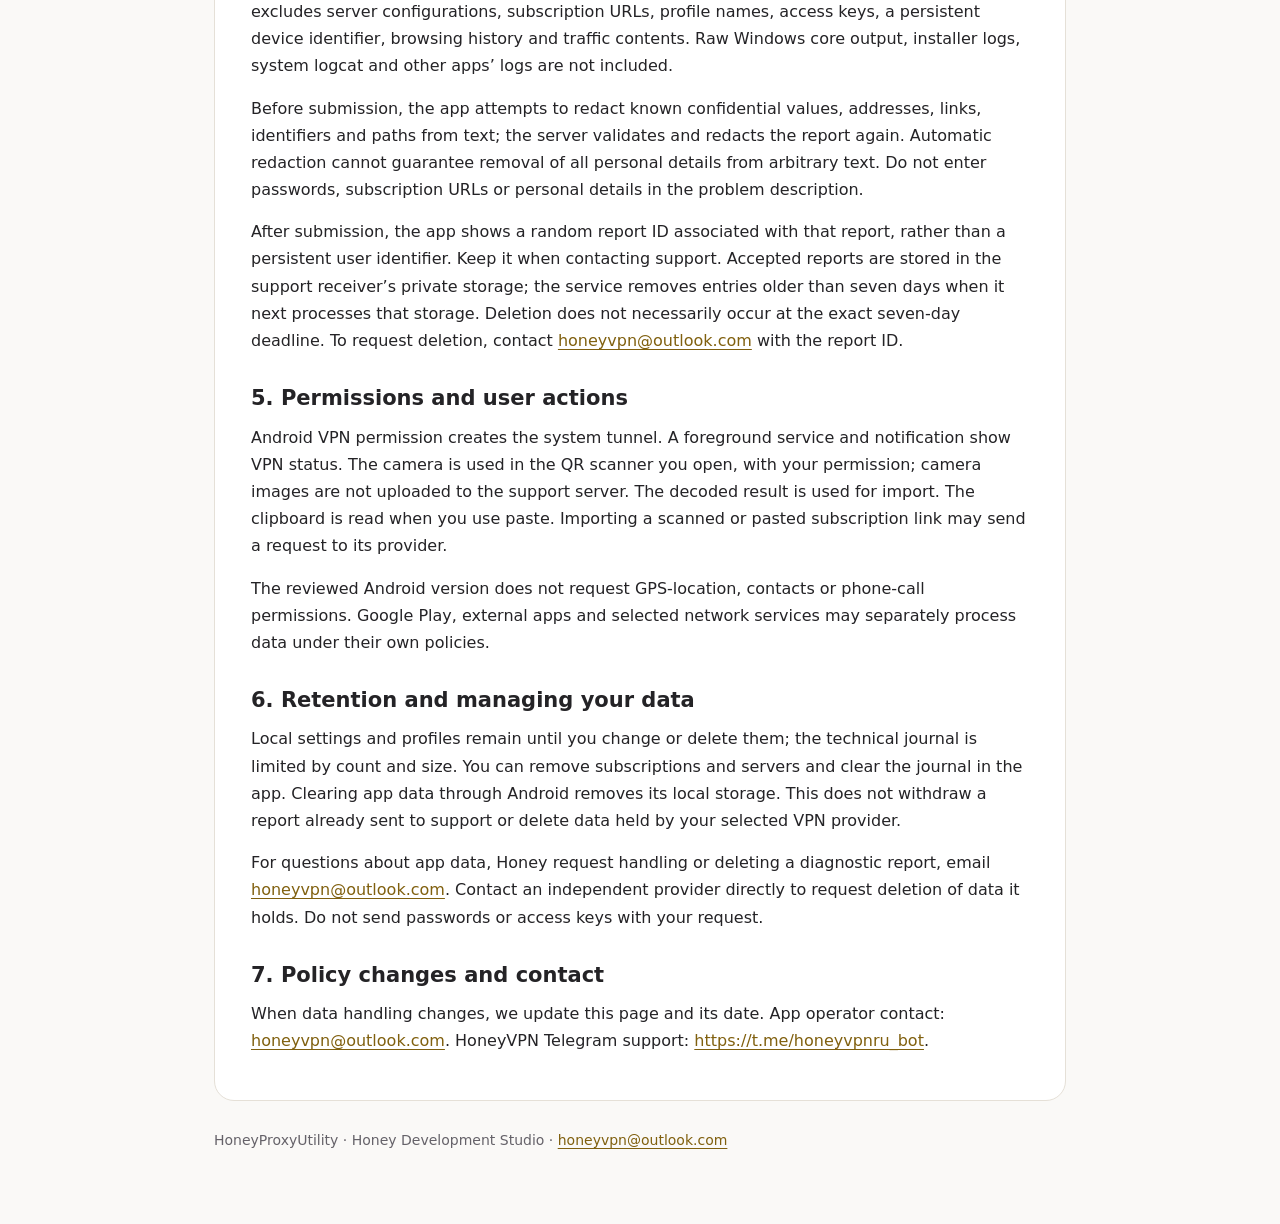
==== commit a8ea66a2: "Prepare Google Play build 2132 with optional diagnostics and encrypted-tunnel validation" ====
--- a/distribution/privacy_policy.html
+++ b/distribution/privacy_policy.html
@@ -1,50 +1,76 @@
 <!doctype html>
-<html lang="ru"><head><meta charset="utf-8"><meta name="viewport" content="width=device-width,initial-scale=1"><title>HoneyProxyUtility — Privacy / Конфиденциальность</title><style>body{font-family:system-ui,-apple-system,"Segoe UI",sans-serif;max-width:850px;margin:40px auto;padding:0 20px;color:#202020;line-height:1.65}h1{font-size:1.8rem}h2{font-size:1.2rem;margin-top:1.8em}a{color:#9c6814}nav{display:flex;gap:20px}.updated{color:#666}section+section{border-top:1px solid #ddd;margin-top:48px;padding-top:24px}@media(prefers-color-scheme:dark){body{color:#eee;background:#161616}a{color:#e3bd70}.updated{color:#bbb}}</style></head><body>
-<nav aria-label="Language"><a href="#ru">Русский</a><a href="#en">English</a></nav><section lang="ru" id="ru">
-<h1>Конфиденциальность HoneyProxyUtility</h1>
-<p class="updated">Обновлено 22 октября 2026 г. Приложение для Android и Windows, версия 1.2.0.</p>
-<p>Эта политика описывает данные приложения HoneyProxyUtility. У выбранного VPN-провайдера, сервиса подписок и внешних сайтов могут действовать собственные правила обработки данных.</p>
-<h2>1. Данные на устройстве</h2>
-<p>Приложение сохраняет на устройстве добавленные серверы и их параметры доступа, ссылки и состояние подписок, избранное, порядок подписок, настройки, геоданные маршрутизации и ограниченный технический журнал. Эти данные нужны для подключения и работы интерфейса. Наличие ссылки подписки может предоставлять доступ к ней: защищайте устройство и файлы, которые экспортируете или передаёте самостоятельно.</p>
-<p>Технический журнал содержит последние события приложения и доступные технические события VPN-ядра. Журнал приложения ограничен 300 событиями и 384 КиБ; старые записи вытесняются новыми. В Android системное резервное копирование данных приложения отключено. Облачной синхронизации подписок и настроек в приложении нет.</p>
-<h2>2. Сетевые обращения, необходимые для работы</h2>
-<ul><li>При добавлении и обновлении подписки запрос отправляется по её адресу, в том числе при настроенном автоматическом обновлении. Этот адрес может содержать идентификатор доступа, который получает соответствующий сервис подписки.</li>
-<li>При загрузке встроенных или провайдерских геоданных приложение обращается к источникам соответствующих файлов. Проверка и загрузка обновления приложения обращаются к GitHub и/или официальным серверам Honey.</li>
-<li>При проверке задержки и подключении приложение обращается к выбранным серверам и проверочным адресам. В режиме VPN трафик, выбранный правилами маршрутизации, проходит через VPN-сервер; DNS-запросы обрабатываются согласно настройкам DNS и маршрутизации.</li>
-<li>Получатель сетевого запроса и обслуживающая его инфраструктура могут видеть IP-адрес источника, время запроса и сетевые метаданные. Эта политика не обещает отсутствие журналов у сторонних VPN-провайдеров, DNS-служб, источников файлов или сайтов.</li></ul>
-<h2>3. Добровольная диагностика</h2>
-<p>Диагностический отчёт отправляется в поддержку только после нажатия пользователем кнопки отправки. Автоматической отправки отчётов при ошибке нет. Получатель — сервер поддержки Honey по HTTPS: <code>api.honeyvpn.ru/app/api/diagnostics</code>.</p>
-<p>Отчёт может содержать версию и сборку приложения, платформу и доступный уровень Android API, версии VPN-ядер, время и состояние подключения, тип протокола и транспорта, технические настройки сети, результаты обновления подписок и геоданных, число серверов, до 300 последних технических событий и введённое вами описание проблемы. Размер отчёта ограничен 512 КиБ. Полный вывод ядра Windows и журнал установщика не включаются.</p>
-<p>Схема отчёта не включает конфигурации серверов, ссылки подписок, имена профилей и ключи доступа. Перед отправкой программа также пытается скрыть адреса, ссылки, идентификаторы, пути и другие известные конфиденциальные значения в тексте. Автоматическая очистка не является гарантией удаления любой личной информации из произвольного текста: не вводите пароли, ссылки подписок и личные данные в описание проблемы. Отсутствие IP-адреса в полях отчёта не скрывает IP самого HTTPS-соединения от принимающего сервера.</p>
-<p>Поддержка использует принятый отчёт для разбора и исправления ошибок. Отчёты хранятся в закрытом хранилище; служба удаляет записи старше семи суток при очередной обработке хранилища. Это не означает удаление точно в момент истечения семи суток. После отправки приложение показывает номер отчёта. Для запроса удаления сообщите этот номер поддержке; для обращения не требуется присылать ключи доступа.</p>
-<h2>4. Разрешения и внешние действия</h2>
-<p>VPN-разрешение необходимо для создания системного туннеля. Камера используется для сканирования QR-кода, если вы предоставили разрешение. Уведомления Android показывают состояние VPN. Вставка из буфера, импорт и открытие внешних ссылок выполняются в соответствующих действиях интерфейса. При переходе в Telegram, браузер или другой сервис действуют его правила конфиденциальности.</p>
-<h2>5. Управление данными</h2>
-<p>Вы можете удалить добавленные подписки и серверы в приложении. Удаление данных приложения средствами ОС удаляет его локальное хранилище; ранее отправленный в поддержку отчёт при этом автоматически не отзывается. Для удаления отчёта свяжитесь с поддержкой и укажите его номер.</p>
-<h2>6. Изменения и контакты</h2>
-<p>При изменении обработки данных мы обновляем эту страницу и дату. По вопросам данных приложения и удаления отчётов: <a href="mailto:honeyvpn@outlook.com">honeyvpn@outlook.com</a>; Telegram: <a href="https://t.me/honeyvpnru_bot">@honeyvpnru_bot</a>.</p>
-</section><section lang="en" id="en">
+<html lang="ru"><head><meta charset="utf-8">
+<meta name="viewport" content="width=device-width, initial-scale=1">
+<meta name="description" content="HoneyProxyUtility privacy policy in English and Russian. Local storage, VPN, permissions and optional support reports.">
+<title>HoneyProxyUtility — Privacy policy / Политика конфиденциальности</title>
+<style>
+:root{color-scheme:light dark;--ink:#242326;--muted:#656269;--paper:#faf9f7;--card:#fff;--line:#e5e0d7;--link:#80600f}
+*{box-sizing:border-box}html{scroll-behavior:smooth;scroll-padding-top:90px}body{margin:0;background:var(--paper);color:var(--ink);font:16px/1.7 system-ui,-apple-system,"Segoe UI",sans-serif}a{color:var(--link);text-underline-offset:3px;overflow-wrap:anywhere}a:focus-visible{outline:3px solid #c19a4b;outline-offset:4px;border-radius:3px}header{background:var(--card);border-bottom:1px solid var(--line);position:sticky;top:0;z-index:2}nav{max-width:900px;margin:auto;padding:16px 24px;display:flex;gap:20px;align-items:center;flex-wrap:wrap}nav strong{margin-right:auto;font-size:15px}main{max-width:900px;margin:0 auto;padding:32px 24px 72px}section{background:var(--card);border:1px solid var(--line);border-radius:20px;padding:30px 36px}section+section{margin-top:36px}h1{font-size:clamp(25px,4vw,34px);line-height:1.25;letter-spacing:-.03em;margin:0 0 12px}h2{font-size:21px;line-height:1.4;margin-top:30px;margin-bottom:10px}p{margin:0 0 15px;overflow-wrap:anywhere}.updated{font-size:14px;color:var(--muted);margin-bottom:24px}.scope{border-left:3px solid #bf9a4b;padding-left:16px}footer{margin-top:28px;color:var(--muted);font-size:14px}section:target{outline:2px solid #bf9a4b;outline-offset:4px}@media(max-width:560px){main{padding:20px 14px 48px}section{padding:24px 20px;border-radius:16px}nav{padding:14px 18px;gap:16px}nav strong{flex-basis:100%}h2{font-size:19px}}@media(prefers-color-scheme:dark){:root{--ink:#eeece7;--muted:#bab6ad;--paper:#141414;--card:#1d1d1e;--line:#39352f;--link:#e7c575}}@media(prefers-reduced-motion:reduce){html{scroll-behavior:auto}}@media print{header{position:static}body,section{background:white;color:black}section{border:0;padding:0}main{padding:20px}a{color:black}}
+</style></head><body><header><nav aria-label="Language / Язык">
+<strong>HoneyProxyUtility</strong><a href="#ru" lang="ru">Русский</a><a href="#en" lang="en">English</a>
+</nav></header><main>
+<section id="ru" lang="ru">
+<h1>Политика конфиденциальности HoneyProxyUtility</h1>
+<p class="updated">Обновлено 29 октября 2026 г. · Android и Windows</p>
+<h2>1. Оператор и область действия</h2>
+<p>Эта политика описывает обработку данных приложением HoneyProxyUtility для Android и Windows. Оператор приложения — ИП Малыгин Никита Максимович, публикующий приложение под именем Honey Development Studio. Контакт по вопросам конфиденциальности: <a href="mailto:honeyvpn@outlook.com">honeyvpn@outlook.com</a>.</p>
+<p>HoneyProxyUtility — клиент для подключения к выбранному VPN- или прокси-провайдеру. Приложение может предлагать бесплатный сервер HoneyVPN и позволяет добавлять сторонние подписки и серверы. Правила выбранного сервиса подписок, VPN-провайдера, DNS-службы и внешнего сайта применяются к обработке данных этим сервисом. Эта политика не обещает отсутствие журналов у независимых провайдеров.</p>
+<h2>2. Данные на устройстве</h2>
+<p>Приложение сохраняет на устройстве добавленные серверы и параметры доступа, ссылки и состояние подписок, избранное, порядок подписок, настройки и согласие на использование VPN, кэш правил маршрутизации и ограниченный технический журнал. Ссылки подписок и конфигурации могут содержать секретные параметры доступа. Они нужны для подключения и работы интерфейса; защищайте устройство и файлы, которые экспортируете или передаёте самостоятельно.</p>
+<p>Журнал приложения ограничен 300 событиями и 384 КиБ; старые записи вытесняются новыми, а не удаляются по фиксированному сроку. В Android системное резервное копирование данных приложения отключено. Облачной синхронизации подписок и настроек в приложении нет.</p>
+<h2>3. VPN, DNS и необходимые сетевые запросы</h2>
+<p>При включении VPN приложение обрабатывает сетевой трафик на устройстве и передаёт трафик, выбранный правилами маршрутизации, на выбранный VPN- или прокси-сервер. Трафик, исключённый правилами, может идти напрямую. Параметры доступа из профиля используются для аутентификации. DNS-запросы следуют настройкам DNS и маршрутизации; выбранная DNS-служба обрабатывает переданные ей запросы. Возможности защиты соединения зависят от выбранного протокола и конфигурации. В версии для Google Play приложение требует шифрования соединения между устройством и VPN-сервером.</p>
+<p>При добавлении и обновлении подписки запрос отправляется по её адресу, в том числе при автоматическом обновлении во время работы приложения. Адрес может содержать идентификатор доступа, который получает сервис подписки. При первом запуске может загружаться встроенная бесплатная подписка HoneyVPN; VPN при этом сам не включается.</p>
+<p>Геоданные здесь — списки доменов и IP-адресов для маршрутизации, а не местоположение устройства или GPS. Основные встроенные списки поставляются с приложением и копируются в локальный кэш. Провайдерские списки при необходимости загружаются по HTTPS-адресам из подписки и кэшируются. В отдельных конфигурациях ядро может запрашивать удалённые списки правил, в том числе с GitHub.</p>
+<p>Проверка задержки обращается к выбранным серверам и проверочному адресу Google gstatic. Проверка версии обращается к официальному серверу Honey для версии Google Play и к GitHub для прямой версии. Обновления версии Google Play устанавливает Google Play. При открытии внешних ссылок приложение передаёт действие браузеру, Telegram или другому выбранному приложению.</p>
+<p>Получатель сетевого запроса и обслуживающая инфраструктура могут видеть IP-адрес источника, время, адрес запроса и сетевые метаданные. Отсутствие этих данных в диагностическом отчёте не скрывает их от сетевого получателя. Необходимые запросы подписок, DNS и обновлений не являются автоматической отправкой диагностического отчёта.</p>
+<p>При запросах к сервисам Honey для проверки версии, загрузки подписки или файлов инфраструктура обрабатывает IP-адрес, время, адрес запроса и технические сведения HTTP для доставки ответа, защиты и устранения ошибок. Веб-сервер настроен на ежедневную ротацию технических журналов с сохранением 14 архивов и текущего журнала. Для адреса отправки диагностики журнал доступа веб-сервера отключён; это не скрывает IP-адрес самого сетевого соединения от инфраструктуры. Срок хранения диагностических отчётов указан отдельно ниже.</p>
+<h2>4. Добровольная диагностика</h2>
+<p>Отчёт можно отправить вручную по кнопке «Отправить в поддержку». В версиях с автоматической диагностикой при первом запуске отдельно предлагается разрешить отправку отчётов при ошибках. По умолчанию она выключена; отказ не мешает пользоваться VPN. После согласия очищенные технические отчёты отправляются без повторных подтверждений при новых ошибках во время активной работы приложения. Автоотправку можно выключить в настройках; это останавливает новые отправки, но не отзывает уже принятые отчёты. Получатель — поддержка Honey по HTTPS: <a href="https://api.honeyvpn.ru/app/api/diagnostics">https://api.honeyvpn.ru/app/api/diagnostics</a>. Отчёты используются для разбора и исправления ошибок.</p>
+<p>Автоотправка ограничена тремя попытками за скользящие 24 часа и интервалом не менее 15 минут; одинаковая успешно отправленная ошибка не отправляется повторно в течение этого периода. Ограничения сохраняются после перезапуска. Сбой отправки не вызывает бесконечные повторы. Автоматические отчёты не содержат введённого пользователем описания. Номер последнего принятого автоматического отчёта доступен в настройках. Приложение не гарантирует отправку при принудительном завершении процесса, выключении устройства или отсутствии сети.</p>
+<p>Отчёт может содержать версию и сборку приложения, платформу и уровень Android API, версии VPN-ядер, время технических событий, состояние подключения, протокол, транспорт и тип защиты, технические настройки сети, результаты и интервалы обновления подписок и правил маршрутизации, число серверов и до 300 последних технических событий. При желании вы можете добавить описание проблемы длиной до 1000 символов. Размер отчёта ограничен 512 КиБ.</p>
+<p>Подписки представлены пронумерованными позициями без их названий и адресов. Схема отчёта не включает конфигурации серверов, ссылки подписок, имена профилей, ключи доступа, постоянный идентификатор устройства, историю посещений и содержимое трафика. Полный вывод ядра Windows, журнал установщика, системный logcat и журналы других приложений в отчёт не входят.</p>
+<p>Перед отправкой приложение пытается скрыть известные конфиденциальные значения, адреса, ссылки, идентификаторы и пути в тексте; сервер повторно проверяет и очищает отчёт. Автоматическая очистка не гарантирует удаления любых личных сведений из произвольного текста. Не вводите пароли, ссылки подписок и личные данные в описание проблемы.</p>
+<p>После отправки приложение показывает случайный номер отчёта, относящийся к этому отчёту, а не постоянный идентификатор пользователя. Сохраните его для обращения в поддержку. Принятые отчёты хранятся в закрытом хранилище службы поддержки; служба удаляет записи старше семи суток при очередной обработке хранилища. Удаление не обязательно происходит точно в момент истечения семи суток. Для запроса удаления обратитесь на <a href="mailto:honeyvpn@outlook.com">honeyvpn@outlook.com</a> и укажите номер отчёта.</p>
+<h2>5. Разрешения и действия пользователя</h2>
+<p>VPN-разрешение Android необходимо для создания системного туннеля. Постоянная служба и уведомление показывают состояние VPN. Камера используется в открытом вами сканере QR-кодов с вашего разрешения; изображение камеры не загружается на сервер поддержки. Результат QR-сканирования используется для импорта. Буфер обмена читается при действии вставки. Добавление подписки по распознанной или вставленной ссылке может вызвать запрос к её провайдеру.</p>
+<p>Приложение не запрашивает разрешения на GPS-местоположение, контакты или телефонные звонки в проверенной Android-версии. Google Play, внешние приложения и выбранные сетевые сервисы могут отдельно обрабатывать данные по собственным правилам.</p>
+<h2>6. Сроки хранения и управление данными</h2>
+<p>Локальные настройки и профили сохраняются, пока вы не измените или не удалите их; технический журнал ограничен количеством и размером. Вы можете удалить подписки и серверы и очистить журнал в приложении. Очистка данных приложения средствами Android удаляет его локальное хранилище. Это не отзывает отчёт, уже отправленный в поддержку, и не удаляет сведения у выбранного VPN-провайдера.</p>
+<p>Для вопросов о данных приложения, обработки запросов Honey и удаления диагностического отчёта напишите на <a href="mailto:honeyvpn@outlook.com">honeyvpn@outlook.com</a>. Для удаления сведений у независимого провайдера обратитесь к этому провайдеру. Не отправляйте в обращении пароли или ключи доступа.</p>
+<h2>7. Изменения политики и контакт</h2>
+<p>При изменении обработки данных мы обновляем эту страницу и дату. Контакт оператора приложения: <a href="mailto:honeyvpn@outlook.com">honeyvpn@outlook.com</a>. Поддержка HoneyVPN в Telegram: <a href="https://t.me/honeyvpnru_bot">https://t.me/honeyvpnru_bot</a>.</p>
+</section>
+<section id="en" lang="en">
 <h1>HoneyProxyUtility privacy policy</h1>
-<p class="updated">Updated October 22, 2026. Android and Windows application, version 1.2.0.</p>
-<p>This policy describes data handled by the HoneyProxyUtility app. Your selected VPN provider, subscription service and external websites may have their own data processing policies.</p>
-<h2>1. Data on your device</h2>
-<p>The app stores added servers and their access parameters, subscription URLs and state, favorites, subscription order, settings, routing geo data and a limited technical journal on your device. These are used to connect and operate the interface. A subscription URL may grant access to the subscription: protect your device and any files you choose to export or share.</p>
-<p>The technical journal contains recent app events and available technical VPN core events. The app journal is limited to 300 events and 384 KiB; newer entries replace older ones. Android system backup of app data is disabled. The app does not provide cloud synchronization of subscriptions or settings.</p>
-<h2>2. Network requests needed for operation</h2>
-<ul><li>Adding or refreshing a subscription sends a request to its URL, including scheduled automatic refreshes. The URL may contain an access identifier received by that subscription service.</li>
-<li>Downloading built-in or provider geo data contacts the sources of those files. Checking for and downloading an app update contacts GitHub and/or official Honey servers.</li>
-<li>Latency checks and connections contact selected servers and connectivity check addresses. In VPN mode, traffic selected by your routing rules passes through the VPN server; DNS requests follow your DNS and routing settings.</li>
-<li>A network recipient and its infrastructure may see the source IP address, request time and connection metadata. This policy does not promise that third-party VPN providers, DNS services, file sources or websites keep no logs.</li></ul>
-<h2>3. Optional diagnostics</h2>
-<p>A diagnostic report is sent to support only when you press the send button. Errors do not automatically upload reports. The recipient is the Honey support server over HTTPS: <code>api.honeyvpn.ru/app/api/diagnostics</code>.</p>
-<p>A report may include the app version and build, platform and available Android API level, VPN core versions, connection time and state, protocol and transport type, technical network settings, subscription and geo data update results, server counts, up to 300 recent technical events and the problem description you enter. Reports are limited to 512 KiB. Raw Windows core output and installer logs are excluded.</p>
-<p>The report schema excludes server configurations, subscription URLs, profile names and access keys. The app also attempts to redact addresses, links, identifiers, paths and other known confidential values from text before sending. Automatic redaction does not guarantee removal of every piece of personal information in arbitrary text: do not enter passwords, subscription URLs or personal details in your problem description. Omitting an IP field from the report does not hide the HTTPS connection's source IP from the receiving server.</p>
-<p>Support uses received reports to investigate and fix errors. Reports are stored in private storage; the service removes entries older than seven days when it next processes that storage. This does not mean deletion occurs at the exact seven-day deadline. After submission, the app displays a report ID. To request deletion, give that ID to support; you do not need to send access keys.</p>
-<h2>4. Permissions and external actions</h2>
-<p>VPN permission is needed to create a system tunnel. The camera scans QR codes if you grant permission. Android notifications show VPN status. Clipboard paste, import and external links are used through their corresponding interface actions. When you open Telegram, a browser or another service, that service's privacy rules apply.</p>
-<h2>5. Managing your data</h2>
-<p>You can remove added subscriptions and servers in the app. Clearing app data using your operating system removes its local storage; this does not automatically withdraw a report already sent to support. Contact support with the report ID to request deletion.</p>
-<h2>6. Changes and contact</h2>
-<p>When data handling changes, we update this page and its date. For questions about app data or report deletion: <a href="mailto:honeyvpn@outlook.com">honeyvpn@outlook.com</a>; Telegram: <a href="https://t.me/honeyvpnru_bot">@honeyvpnru_bot</a>.</p>
+<p class="updated">Updated October 29, 2026 · Android and Windows</p>
+<h2>1. Operator and scope</h2>
+<p>This policy describes data handled by HoneyProxyUtility for Android and Windows. The app operator is individual entrepreneur Nikita Maksimovich Malygin (ИП Малыгин Никита Максимович), publishing as Honey Development Studio. Privacy contact: <a href="mailto:honeyvpn@outlook.com">honeyvpn@outlook.com</a>.</p>
+<p>HoneyProxyUtility is a client for connecting to your chosen VPN or proxy provider. It may offer a free HoneyVPN server and allows you to add third-party subscriptions and servers. The policies of your subscription service, VPN provider, DNS service and external websites apply to their processing. This policy does not promise that independent providers keep no logs.</p>
+<h2>2. Data on your device</h2>
+<p>The app stores added servers and access parameters, subscription URLs and state, favorites, subscription order, settings and VPN consent, cached routing rules and a limited technical journal on your device. Subscription URLs and configurations may contain secret access parameters. They are used to connect and operate the interface; protect your device and any files you choose to export or share.</p>
+<p>The app journal is limited to 300 events and 384 KiB; newer entries replace older ones rather than being erased on a fixed time schedule. Android system backup of app data is disabled. The app does not provide cloud synchronization of subscriptions or settings.</p>
+<h2>3. VPN, DNS and necessary network requests</h2>
+<p>When you enable VPN, the app processes network traffic on your device and forwards traffic selected by your routing rules to the selected VPN or proxy server. Traffic excluded by those rules may go directly. Profile access parameters authenticate the connection. DNS requests follow your DNS and routing settings; the selected DNS service processes queries sent to it. Connection protection depends on the selected protocol and configuration. The Google Play version requires encryption between the device and VPN server.</p>
+<p>Adding or refreshing a subscription sends a request to its URL, including automatic refreshes while the app is running. The URL may contain an access identifier received by that subscription service. The built-in free HoneyVPN subscription may be fetched on first launch; this does not turn VPN on automatically.</p>
+<p>Geo data here means domain and IP-address lists for routing, not device location or GPS. The main built-in lists are packaged with the app and copied to a local cache. Provider lists are downloaded when needed from HTTPS URLs declared in subscriptions and cached. In some configurations the core may request remote rule lists, including from GitHub.</p>
+<p>Latency tests contact selected servers and a Google gstatic test address. Version checks contact an official Honey server for the Google Play variant and GitHub for the direct variant. Google Play installs Play-variant updates. External links are opened using your browser, Telegram or another selected app.</p>
+<p>A network recipient and its infrastructure may see the source IP address, time, request address and connection metadata. Omitting such information from a diagnostic report does not hide it from a network recipient. Necessary subscription, DNS and update requests are separate from automatic diagnostic reporting.</p>
+<p>When you contact Honey services to check a version or download a subscription or files, the infrastructure processes the source IP address, time, request address and technical HTTP metadata to deliver responses, protect the service and troubleshoot faults. The web server is configured to rotate technical logs daily and retain 14 rotated logs plus the current log. Web-server access logging is disabled for the diagnostics upload endpoint; this does not hide the network connection’s IP address from the infrastructure. Diagnostic-report retention is described separately below.</p>
+<h2>4. Optional diagnostics</h2>
+<p>You can send a report manually using Send to support. Versions with automatic diagnostics separately ask on first launch whether to allow error reports. It is off by default; declining does not prevent VPN use. After consent, redacted technical reports are sent without repeated confirmation when new errors occur while the app is active. You can disable automatic reporting in Settings; this stops new submissions but does not withdraw reports already received. Reports go to Honey support over HTTPS at <a href="https://api.honeyvpn.ru/app/api/diagnostics">https://api.honeyvpn.ru/app/api/diagnostics</a> and are used to investigate and fix errors.</p>
+<p>Automatic reporting is limited to three attempts per rolling 24 hours, at least 15 minutes apart. An identical successfully reported error is not resent during that period. Limits persist across restarts, and upload failures do not cause an endless retry loop. Automatic reports contain no user-entered problem description. The latest accepted automatic report ID is available in Settings. Delivery is not guaranteed if the process is killed, the device is switched off or the network is unavailable.</p>
+<p>A report may contain the app version and build, platform and Android API level, VPN core versions, technical-event timestamps, connection state, protocol, transport and security type, technical network settings, results and intervals of subscription and routing-rule updates, server counts and up to 300 recent technical events. You may add an optional problem description of up to 1000 characters. Reports are limited to 512 KiB.</p>
+<p>Subscriptions are represented by numbered slots without names or URLs. The report schema excludes server configurations, subscription URLs, profile names, access keys, a persistent device identifier, browsing history and traffic contents. Raw Windows core output, installer logs, system logcat and other apps’ logs are not included.</p>
+<p>Before submission, the app attempts to redact known confidential values, addresses, links, identifiers and paths from text; the server validates and redacts the report again. Automatic redaction cannot guarantee removal of all personal details from arbitrary text. Do not enter passwords, subscription URLs or personal details in the problem description.</p>
+<p>After submission, the app shows a random report ID associated with that report, rather than a persistent user identifier. Keep it when contacting support. Accepted reports are stored in the support receiver’s private storage; the service removes entries older than seven days when it next processes that storage. Deletion does not necessarily occur at the exact seven-day deadline. To request deletion, contact <a href="mailto:honeyvpn@outlook.com">honeyvpn@outlook.com</a> with the report ID.</p>
+<h2>5. Permissions and user actions</h2>
+<p>Android VPN permission creates the system tunnel. A foreground service and notification show VPN status. The camera is used in the QR scanner you open, with your permission; camera images are not uploaded to the support server. The decoded result is used for import. The clipboard is read when you use paste. Importing a scanned or pasted subscription link may send a request to its provider.</p>
+<p>The reviewed Android version does not request GPS-location, contacts or phone-call permissions. Google Play, external apps and selected network services may separately process data under their own policies.</p>
+<h2>6. Retention and managing your data</h2>
+<p>Local settings and profiles remain until you change or delete them; the technical journal is limited by count and size. You can remove subscriptions and servers and clear the journal in the app. Clearing app data through Android removes its local storage. This does not withdraw a report already sent to support or delete data held by your selected VPN provider.</p>
+<p>For questions about app data, Honey request handling or deleting a diagnostic report, email <a href="mailto:honeyvpn@outlook.com">honeyvpn@outlook.com</a>. Contact an independent provider directly to request deletion of data it holds. Do not send passwords or access keys with your request.</p>
+<h2>7. Policy changes and contact</h2>
+<p>When data handling changes, we update this page and its date. App operator contact: <a href="mailto:honeyvpn@outlook.com">honeyvpn@outlook.com</a>. HoneyVPN Telegram support: <a href="https://t.me/honeyvpnru_bot">https://t.me/honeyvpnru_bot</a>.</p>
 </section>
-</body></html>
+<footer>HoneyProxyUtility · Honey Development Studio · <a href="mailto:honeyvpn@outlook.com">honeyvpn@outlook.com</a></footer></main></body></html>
